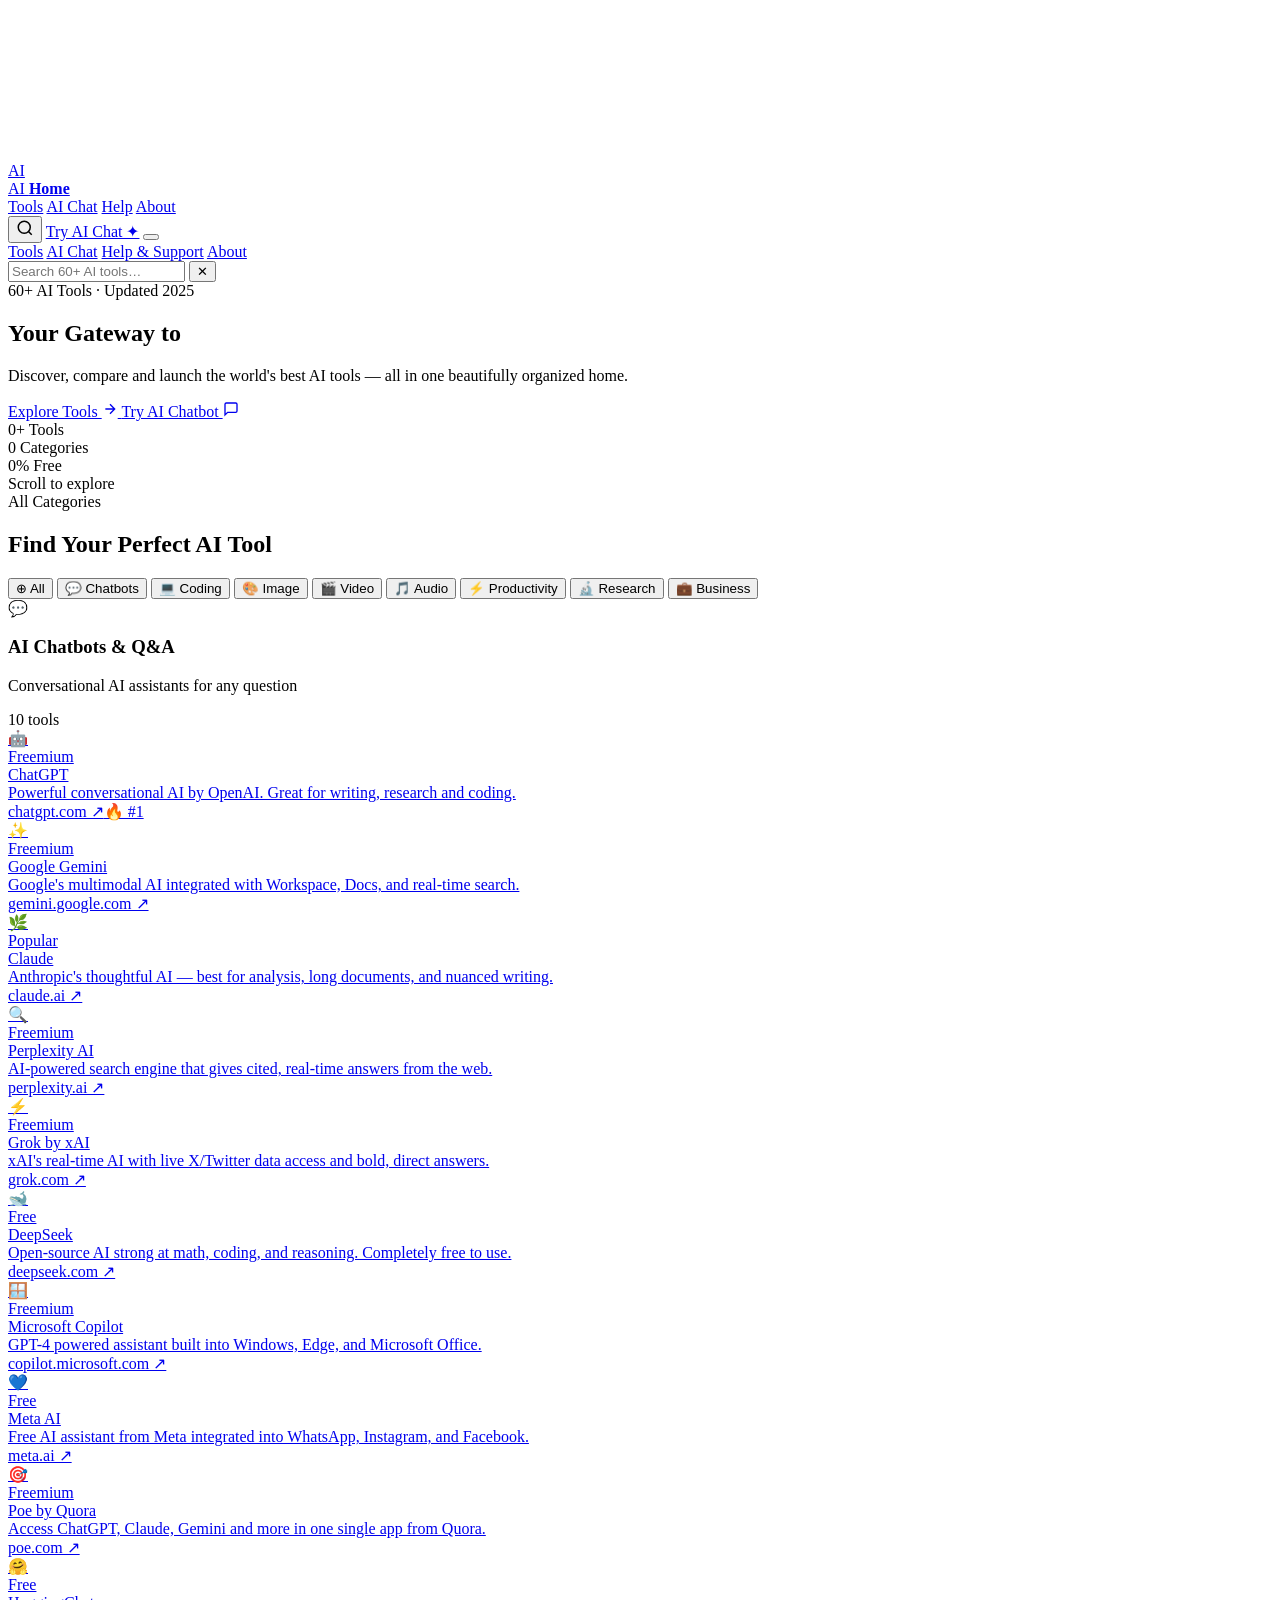
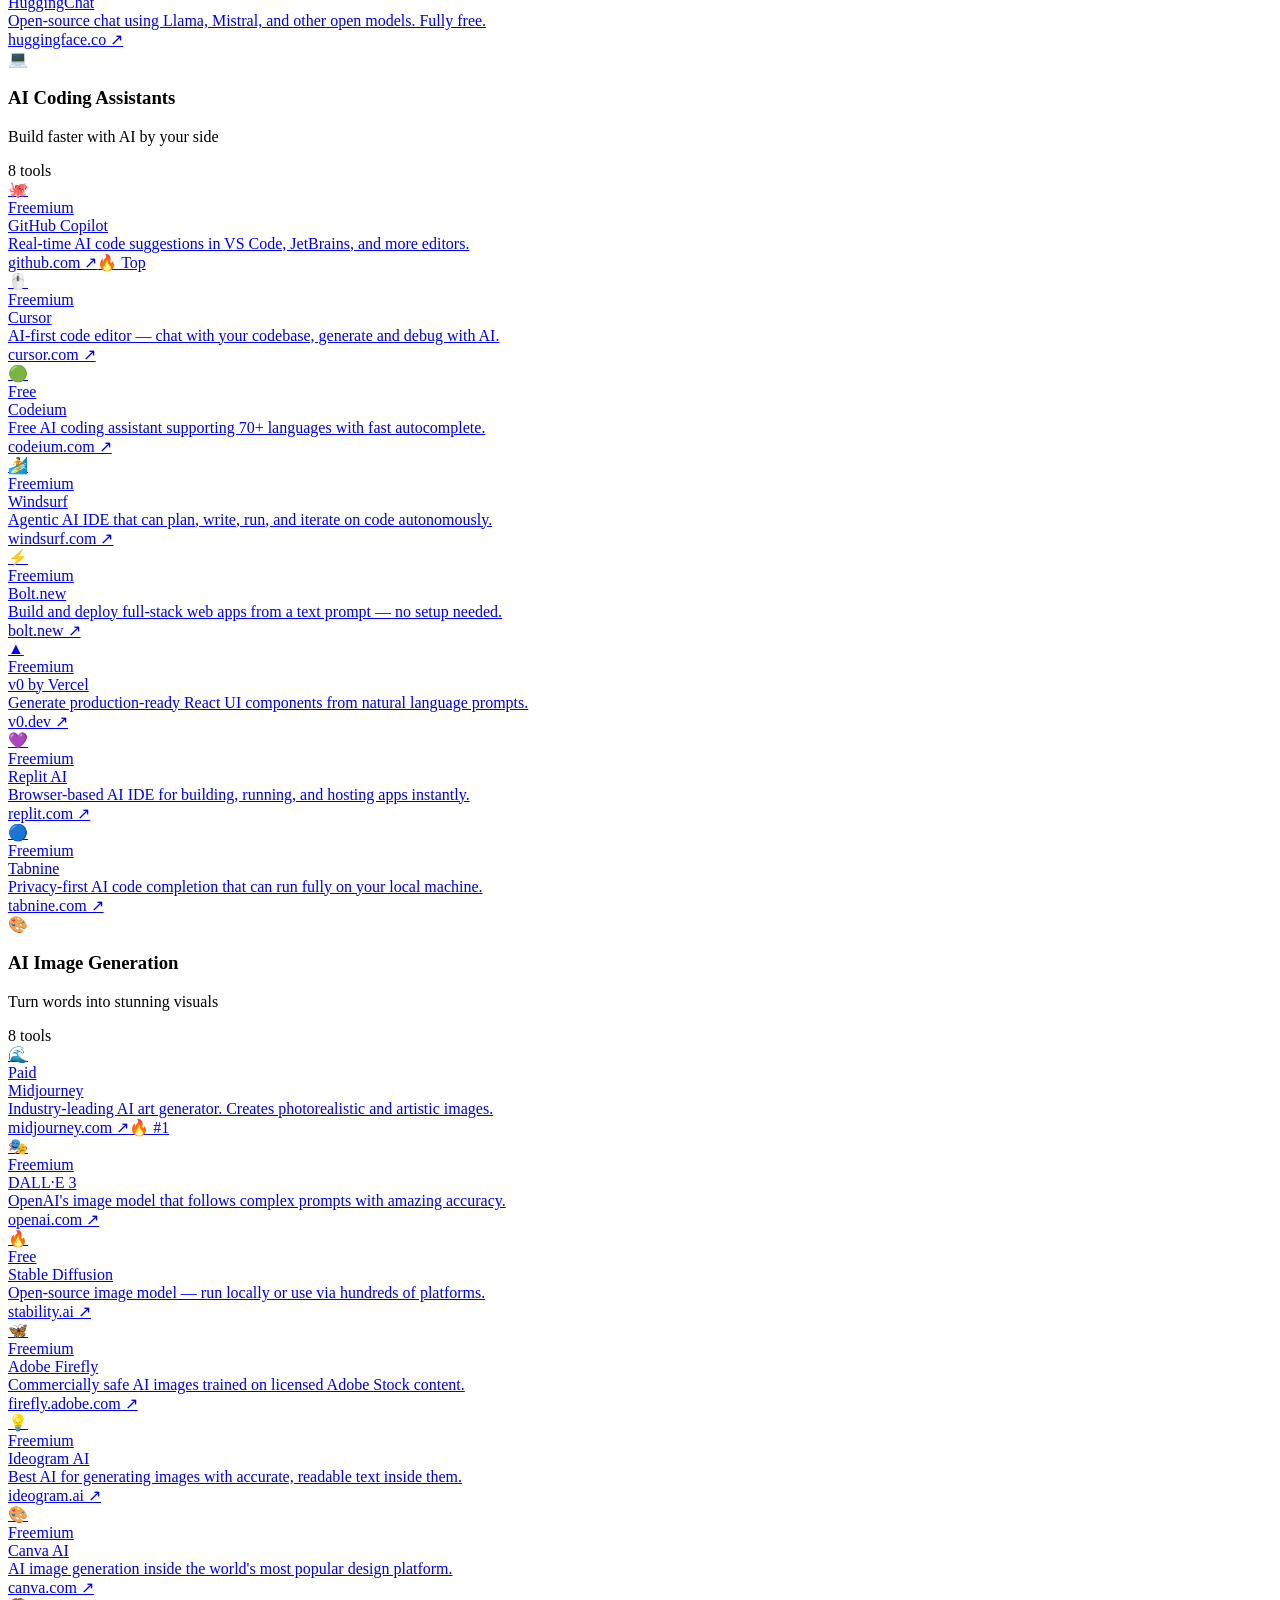
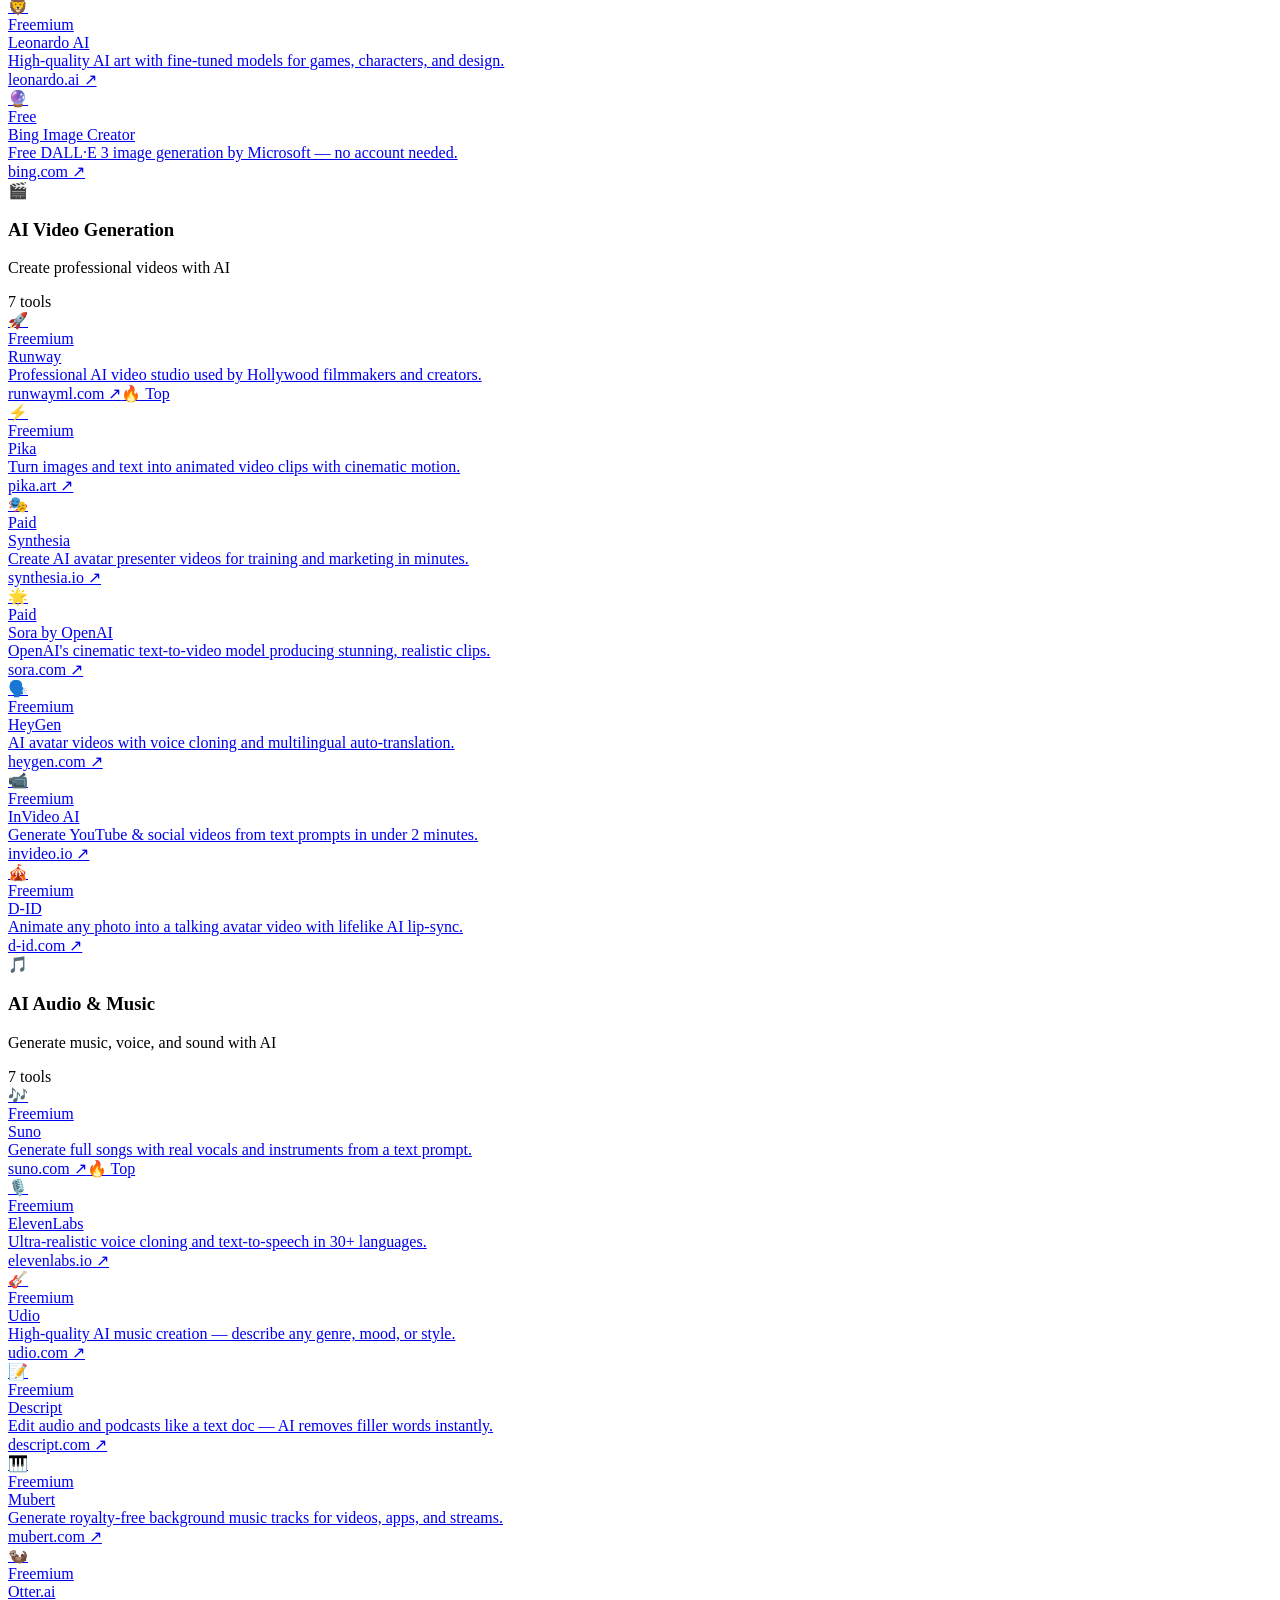
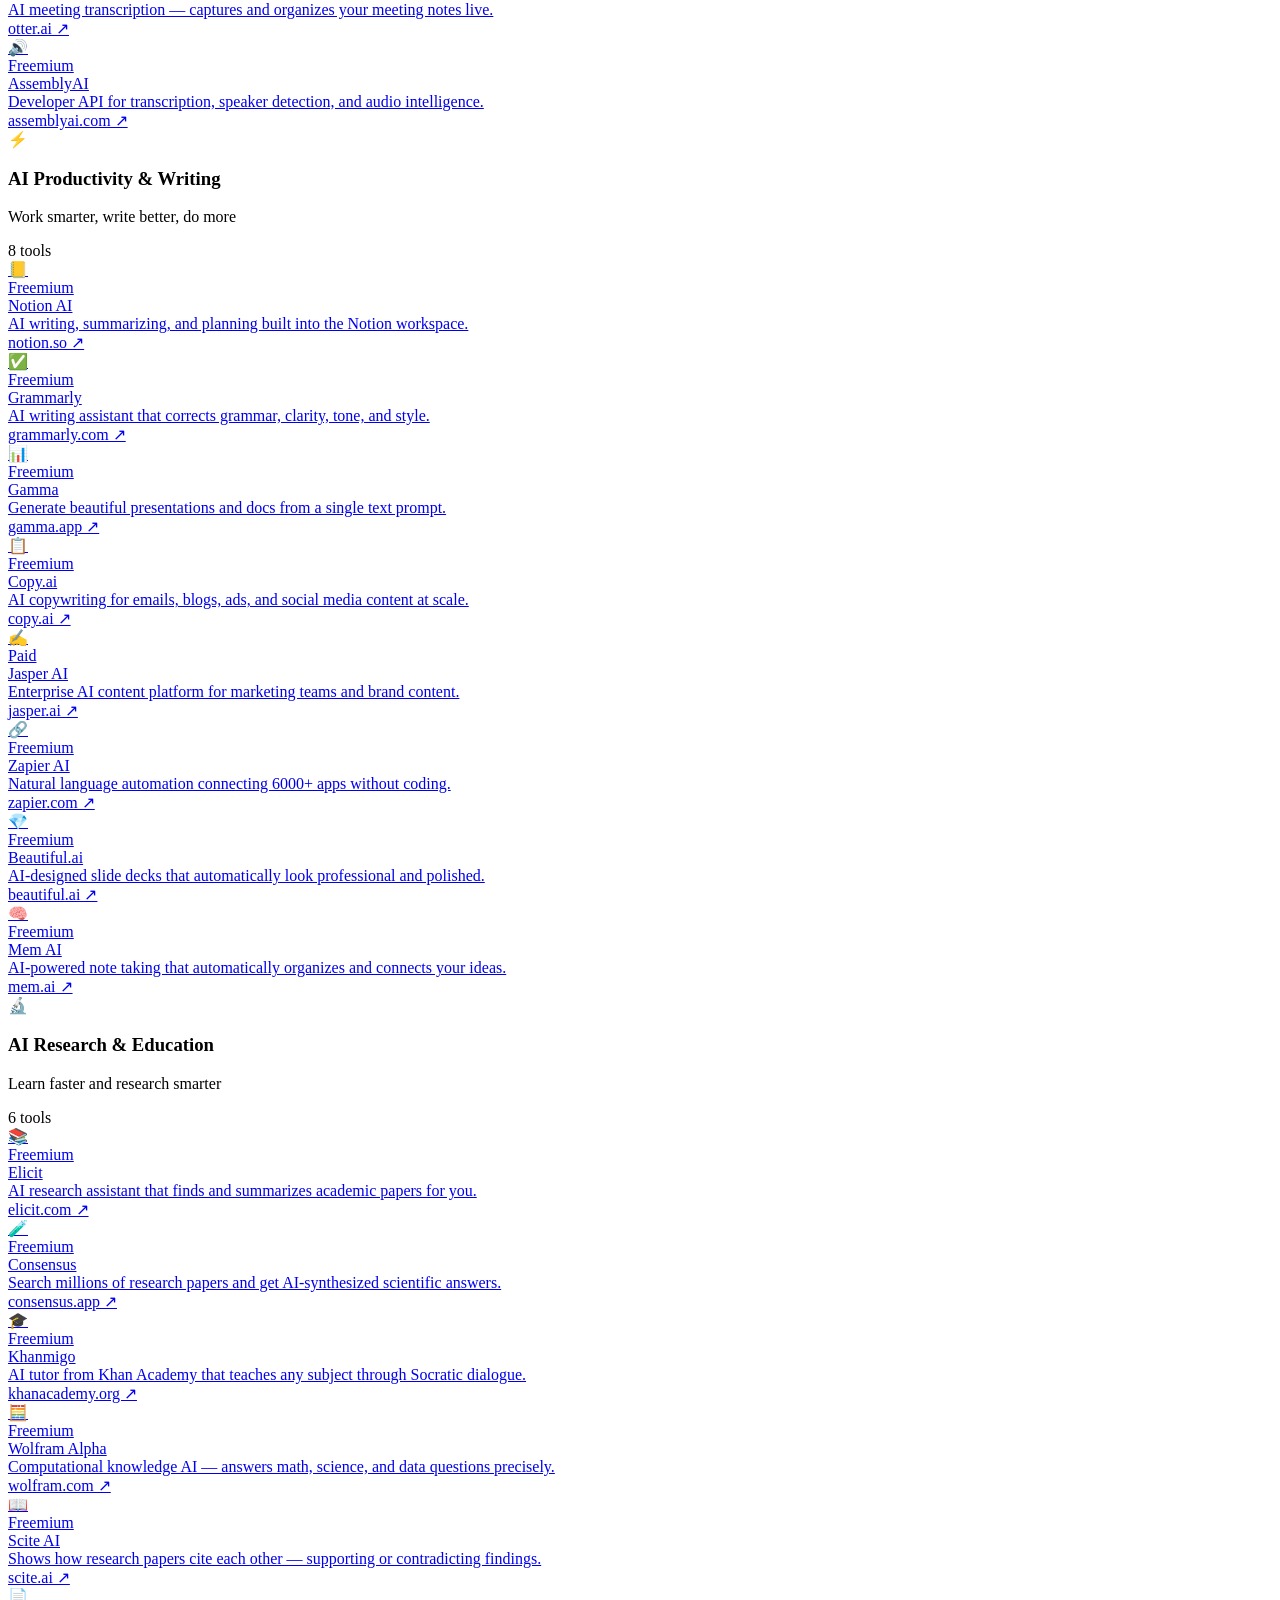
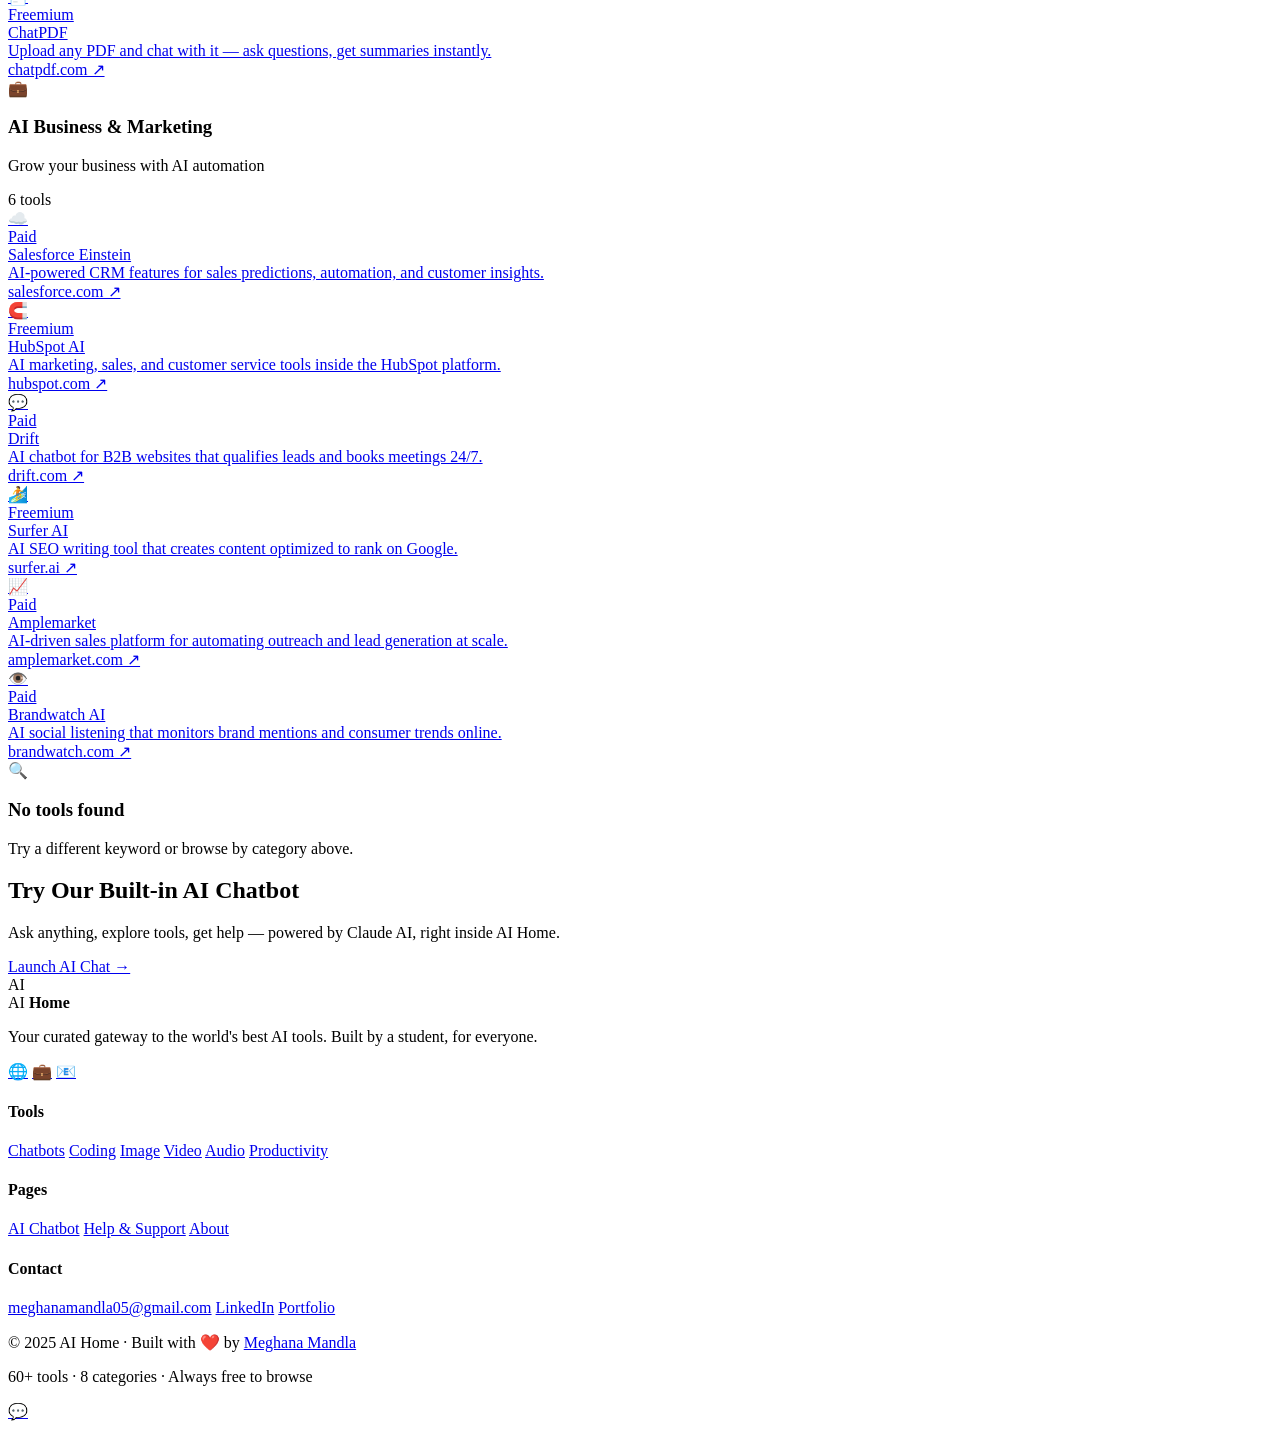
==== index.html @ 9c5971d7 "Add files via upload" ====
<!DOCTYPE html>
<html lang="en">
<head>
<meta charset="UTF-8">
<meta name="viewport" content="width=device-width, initial-scale=1.0">
<title>AI Home – All AI Tools in One Place</title>
<meta name="description" content="AI Home – The ultimate directory of AI tools. Chatbots, coding assistants, image generators, video, audio, productivity tools and more.">
<link rel="icon" href="data:image/svg+xml,<svg xmlns='http://www.w3.org/2000/svg' viewBox='0 0 100 100'><text y='.9em' font-size='90'>🏠</text></svg>">
<link href="https://fonts.googleapis.com/css2?family=Inter:wght@400;500;600;700&family=Plus+Jakarta+Sans:wght@400;500;600;700;800&display=swap" rel="stylesheet">
<link rel="stylesheet" href="css/style.css">
<link rel="stylesheet" href="css/animations.css">
</head>
<body>

<!-- PARTICLE CANVAS -->
<canvas id="particleCanvas"></canvas>

<!-- CURSOR GLOW -->
<div class="cursor-glow" id="cursorGlow"></div>

<!-- NAV -->
<nav id="navbar">
  <div class="nav-inner">
    <a href="index.html" class="nav-logo">
      <div class="logo-icon">
        <span class="logo-ai">AI</span>
        <span class="logo-dot"></span>
      </div>
      <span class="logo-text">AI <strong>Home</strong></span>
    </a>
    <div class="nav-center">
      <a href="#tools" class="nav-link">Tools</a>
      <a href="pages/chatbot.html" class="nav-link">AI Chat</a>
      <a href="pages/help.html" class="nav-link">Help</a>
      <a href="pages/about.html" class="nav-link">About</a>
    </div>
    <div class="nav-right">
      <button class="search-toggle" id="searchToggle" aria-label="Search">
        <svg width="18" height="18" viewBox="0 0 24 24" fill="none" stroke="currentColor" stroke-width="2"><circle cx="11" cy="11" r="8"/><path d="m21 21-4.35-4.35"/></svg>
      </button>
      <a href="pages/chatbot.html" class="btn-nav">Try AI Chat ✦</a>
      <button class="hamburger" id="hamburger">
        <span></span><span></span><span></span>
      </button>
    </div>
  </div>
  <!-- MOBILE MENU -->
  <div class="mobile-menu" id="mobileMenu">
    <a href="#tools">Tools</a>
    <a href="pages/chatbot.html">AI Chat</a>
    <a href="pages/help.html">Help & Support</a>
    <a href="pages/about.html">About</a>
  </div>
</nav>

<!-- SEARCH OVERLAY -->
<div class="search-overlay" id="searchOverlay">
  <div class="search-box">
    <input type="text" id="globalSearch" placeholder="Search 60+ AI tools…" autocomplete="off" />
    <button class="search-close" id="searchClose">✕</button>
  </div>
  <div id="searchResults" class="search-results"></div>
</div>

<!-- HERO -->
<section class="hero">
  <div class="hero-bg-grid"></div>
  <div class="hero-orb hero-orb-1"></div>
  <div class="hero-orb hero-orb-2"></div>
  <div class="hero-orb hero-orb-3"></div>
  <div class="hero-content">
    <div class="hero-badge animate-fade-up delay-1">
      <span class="badge-dot"></span>
      60+ AI Tools · Updated 2025
    </div>
    <h1 class="hero-title animate-fade-up delay-2">
      Your Gateway to<br>
      <span class="gradient-text" id="typedText"></span>
    </h1>
    <p class="hero-sub animate-fade-up delay-3">
      Discover, compare and launch the world's best AI tools — all in one beautifully organized home.
    </p>
    <div class="hero-actions animate-fade-up delay-4">
      <a href="#tools" class="btn-primary">
        Explore Tools
        <svg width="16" height="16" viewBox="0 0 24 24" fill="none" stroke="currentColor" stroke-width="2"><path d="M5 12h14M12 5l7 7-7 7"/></svg>
      </a>
      <a href="pages/chatbot.html" class="btn-ghost">
        Try AI Chatbot
        <svg width="16" height="16" viewBox="0 0 24 24" fill="none" stroke="currentColor" stroke-width="2"><path d="M21 15a2 2 0 0 1-2 2H7l-4 4V5a2 2 0 0 1 2-2h14a2 2 0 0 1 2 2z"/></svg>
      </a>
    </div>
    <!-- STATS -->
    <div class="hero-stats animate-fade-up delay-5">
      <div class="stat-pill"><span class="stat-num" data-target="60">0</span><span>+ Tools</span></div>
      <div class="stat-divider"></div>
      <div class="stat-pill"><span class="stat-num" data-target="6">0</span><span> Categories</span></div>
      <div class="stat-divider"></div>
      <div class="stat-pill"><span class="stat-num" data-target="100">0</span><span>% Free</span></div>
    </div>
  </div>
  <div class="hero-scroll-hint">
    <div class="scroll-mouse">
      <div class="scroll-wheel"></div>
    </div>
    <span>Scroll to explore</span>
  </div>
</section>

<!-- FILTER + TOOLS -->
<section class="tools-section" id="tools">
  <div class="container">
    <div class="section-label animate-on-scroll">All Categories</div>
    <h2 class="section-heading animate-on-scroll">Find Your <span class="gradient-text">Perfect AI Tool</span></h2>

    <!-- FILTER TABS -->
    <div class="filter-bar animate-on-scroll">
      <button class="filter-btn active" data-cat="all">⊕ All</button>
      <button class="filter-btn" data-cat="chatbot">💬 Chatbots</button>
      <button class="filter-btn" data-cat="coding">💻 Coding</button>
      <button class="filter-btn" data-cat="image">🎨 Image</button>
      <button class="filter-btn" data-cat="video">🎬 Video</button>
      <button class="filter-btn" data-cat="audio">🎵 Audio</button>
      <button class="filter-btn" data-cat="productivity">⚡ Productivity</button>
      <button class="filter-btn" data-cat="research">🔬 Research</button>
      <button class="filter-btn" data-cat="business">💼 Business</button>
    </div>

    <!-- TOOL SECTIONS -->
    <div id="allToolSections">

      <!-- CHATBOTS -->
      <div class="tool-section" data-section="chatbot">
        <div class="tool-section-header">
          <div class="section-icon-wrap" style="--c:#7c6ff7">💬</div>
          <div>
            <h3>AI Chatbots & Q&A</h3>
            <p>Conversational AI assistants for any question</p>
          </div>
          <span class="count-badge">10 tools</span>
        </div>
        <div class="tools-grid" id="grid-chatbot">
          <a class="tool-card" href="https://chatgpt.com" target="_blank" data-cat="chatbot" data-name="ChatGPT" data-desc="Powerful conversational AI by OpenAI. Great for writing, research and coding.">
            <div class="card-shine"></div>
            <div class="card-top"><div class="tool-icon">🤖</div><span class="badge freemium">Freemium</span></div>
            <div class="tool-name">ChatGPT</div>
            <div class="tool-desc">Powerful conversational AI by OpenAI. Great for writing, research and coding.</div>
            <div class="card-footer"><span class="visit-link">chatgpt.com ↗</span><span class="hot-tag">🔥 #1</span></div>
          </a>
          <a class="tool-card" href="https://gemini.google.com" target="_blank" data-cat="chatbot" data-name="Google Gemini" data-desc="Google's multimodal AI integrated with Workspace, Docs, and real-time search.">
            <div class="card-shine"></div>
            <div class="card-top"><div class="tool-icon">✨</div><span class="badge freemium">Freemium</span></div>
            <div class="tool-name">Google Gemini</div>
            <div class="tool-desc">Google's multimodal AI integrated with Workspace, Docs, and real-time search.</div>
            <div class="card-footer"><span class="visit-link">gemini.google.com ↗</span></div>
          </a>
          <a class="tool-card" href="https://claude.ai" target="_blank" data-cat="chatbot" data-name="Claude" data-desc="Anthropic's thoughtful AI — best for analysis, long documents, and nuanced writing.">
            <div class="card-shine"></div>
            <div class="card-top"><div class="tool-icon">🌿</div><span class="badge popular">Popular</span></div>
            <div class="tool-name">Claude</div>
            <div class="tool-desc">Anthropic's thoughtful AI — best for analysis, long documents, and nuanced writing.</div>
            <div class="card-footer"><span class="visit-link">claude.ai ↗</span></div>
          </a>
          <a class="tool-card" href="https://www.perplexity.ai" target="_blank" data-cat="chatbot" data-name="Perplexity AI" data-desc="AI-powered search engine that gives cited, real-time answers from the web.">
            <div class="card-shine"></div>
            <div class="card-top"><div class="tool-icon">🔍</div><span class="badge freemium">Freemium</span></div>
            <div class="tool-name">Perplexity AI</div>
            <div class="tool-desc">AI-powered search engine that gives cited, real-time answers from the web.</div>
            <div class="card-footer"><span class="visit-link">perplexity.ai ↗</span></div>
          </a>
          <a class="tool-card" href="https://grok.com" target="_blank" data-cat="chatbot" data-name="Grok" data-desc="xAI's real-time AI with live X/Twitter data access and bold, direct answers.">
            <div class="card-shine"></div>
            <div class="card-top"><div class="tool-icon">⚡</div><span class="badge freemium">Freemium</span></div>
            <div class="tool-name">Grok by xAI</div>
            <div class="tool-desc">xAI's real-time AI with live X/Twitter data access and bold, direct answers.</div>
            <div class="card-footer"><span class="visit-link">grok.com ↗</span></div>
          </a>
          <a class="tool-card" href="https://deepseek.com" target="_blank" data-cat="chatbot" data-name="DeepSeek" data-desc="Open-source AI strong at math, coding, and reasoning. Completely free to use.">
            <div class="card-shine"></div>
            <div class="card-top"><div class="tool-icon">🐋</div><span class="badge free">Free</span></div>
            <div class="tool-name">DeepSeek</div>
            <div class="tool-desc">Open-source AI strong at math, coding, and reasoning. Completely free to use.</div>
            <div class="card-footer"><span class="visit-link">deepseek.com ↗</span></div>
          </a>
          <a class="tool-card" href="https://copilot.microsoft.com" target="_blank" data-cat="chatbot" data-name="Microsoft Copilot" data-desc="GPT-4 powered assistant built into Windows, Edge, and Microsoft Office.">
            <div class="card-shine"></div>
            <div class="card-top"><div class="tool-icon">🪟</div><span class="badge freemium">Freemium</span></div>
            <div class="tool-name">Microsoft Copilot</div>
            <div class="tool-desc">GPT-4 powered assistant built into Windows, Edge, and Microsoft Office.</div>
            <div class="card-footer"><span class="visit-link">copilot.microsoft.com ↗</span></div>
          </a>
          <a class="tool-card" href="https://www.meta.ai" target="_blank" data-cat="chatbot" data-name="Meta AI" data-desc="Free AI assistant from Meta integrated into WhatsApp, Instagram, and Facebook.">
            <div class="card-shine"></div>
            <div class="card-top"><div class="tool-icon">💙</div><span class="badge free">Free</span></div>
            <div class="tool-name">Meta AI</div>
            <div class="tool-desc">Free AI assistant from Meta integrated into WhatsApp, Instagram, and Facebook.</div>
            <div class="card-footer"><span class="visit-link">meta.ai ↗</span></div>
          </a>
          <a class="tool-card" href="https://poe.com" target="_blank" data-cat="chatbot" data-name="Poe by Quora" data-desc="Access ChatGPT, Claude, Gemini and more in one single app from Quora.">
            <div class="card-shine"></div>
            <div class="card-top"><div class="tool-icon">🎯</div><span class="badge freemium">Freemium</span></div>
            <div class="tool-name">Poe by Quora</div>
            <div class="tool-desc">Access ChatGPT, Claude, Gemini and more in one single app from Quora.</div>
            <div class="card-footer"><span class="visit-link">poe.com ↗</span></div>
          </a>
          <a class="tool-card" href="https://huggingface.co/chat" target="_blank" data-cat="chatbot" data-name="HuggingChat" data-desc="Open-source chat using Llama, Mistral, and other open models. Fully free.">
            <div class="card-shine"></div>
            <div class="card-top"><div class="tool-icon">🤗</div><span class="badge free">Free</span></div>
            <div class="tool-name">HuggingChat</div>
            <div class="tool-desc">Open-source chat using Llama, Mistral, and other open models. Fully free.</div>
            <div class="card-footer"><span class="visit-link">huggingface.co ↗</span></div>
          </a>
        </div>
      </div>

      <!-- CODING -->
      <div class="tool-section" data-section="coding">
        <div class="tool-section-header">
          <div class="section-icon-wrap" style="--c:#60a5fa">💻</div>
          <div><h3>AI Coding Assistants</h3><p>Build faster with AI by your side</p></div>
          <span class="count-badge">8 tools</span>
        </div>
        <div class="tools-grid" id="grid-coding">
          <a class="tool-card" href="https://github.com/features/copilot" target="_blank" data-cat="coding" data-name="GitHub Copilot" data-desc="Real-time AI code suggestions in VS Code, JetBrains, and more editors.">
            <div class="card-shine"></div>
            <div class="card-top"><div class="tool-icon">🐙</div><span class="badge freemium">Freemium</span></div>
            <div class="tool-name">GitHub Copilot</div>
            <div class="tool-desc">Real-time AI code suggestions in VS Code, JetBrains, and more editors.</div>
            <div class="card-footer"><span class="visit-link">github.com ↗</span><span class="hot-tag">🔥 Top</span></div>
          </a>
          <a class="tool-card" href="https://cursor.com" target="_blank" data-cat="coding" data-name="Cursor" data-desc="AI-first code editor — chat with your codebase, generate and debug with AI.">
            <div class="card-shine"></div>
            <div class="card-top"><div class="tool-icon">🖱️</div><span class="badge freemium">Freemium</span></div>
            <div class="tool-name">Cursor</div>
            <div class="tool-desc">AI-first code editor — chat with your codebase, generate and debug with AI.</div>
            <div class="card-footer"><span class="visit-link">cursor.com ↗</span></div>
          </a>
          <a class="tool-card" href="https://codeium.com" target="_blank" data-cat="coding" data-name="Codeium" data-desc="Free AI coding assistant supporting 70+ languages with fast autocomplete.">
            <div class="card-shine"></div>
            <div class="card-top"><div class="tool-icon">🟢</div><span class="badge free">Free</span></div>
            <div class="tool-name">Codeium</div>
            <div class="tool-desc">Free AI coding assistant supporting 70+ languages with fast autocomplete.</div>
            <div class="card-footer"><span class="visit-link">codeium.com ↗</span></div>
          </a>
          <a class="tool-card" href="https://windsurf.com" target="_blank" data-cat="coding" data-name="Windsurf" data-desc="Agentic AI IDE that can plan, write, run, and iterate on code autonomously.">
            <div class="card-shine"></div>
            <div class="card-top"><div class="tool-icon">🏄</div><span class="badge freemium">Freemium</span></div>
            <div class="tool-name">Windsurf</div>
            <div class="tool-desc">Agentic AI IDE that can plan, write, run, and iterate on code autonomously.</div>
            <div class="card-footer"><span class="visit-link">windsurf.com ↗</span></div>
          </a>
          <a class="tool-card" href="https://bolt.new" target="_blank" data-cat="coding" data-name="Bolt.new" data-desc="Build and deploy full-stack web apps from a text prompt — no setup needed.">
            <div class="card-shine"></div>
            <div class="card-top"><div class="tool-icon">⚡</div><span class="badge freemium">Freemium</span></div>
            <div class="tool-name">Bolt.new</div>
            <div class="tool-desc">Build and deploy full-stack web apps from a text prompt — no setup needed.</div>
            <div class="card-footer"><span class="visit-link">bolt.new ↗</span></div>
          </a>
          <a class="tool-card" href="https://v0.dev" target="_blank" data-cat="coding" data-name="v0 by Vercel" data-desc="Generate production-ready React UI components from natural language prompts.">
            <div class="card-shine"></div>
            <div class="card-top"><div class="tool-icon">▲</div><span class="badge freemium">Freemium</span></div>
            <div class="tool-name">v0 by Vercel</div>
            <div class="tool-desc">Generate production-ready React UI components from natural language prompts.</div>
            <div class="card-footer"><span class="visit-link">v0.dev ↗</span></div>
          </a>
          <a class="tool-card" href="https://replit.com" target="_blank" data-cat="coding" data-name="Replit AI" data-desc="Browser-based AI IDE for building, running, and hosting apps instantly.">
            <div class="card-shine"></div>
            <div class="card-top"><div class="tool-icon">💜</div><span class="badge freemium">Freemium</span></div>
            <div class="tool-name">Replit AI</div>
            <div class="tool-desc">Browser-based AI IDE for building, running, and hosting apps instantly.</div>
            <div class="card-footer"><span class="visit-link">replit.com ↗</span></div>
          </a>
          <a class="tool-card" href="https://tabnine.com" target="_blank" data-cat="coding" data-name="Tabnine" data-desc="Privacy-first AI code completion that can run fully on your local machine.">
            <div class="card-shine"></div>
            <div class="card-top"><div class="tool-icon">🔵</div><span class="badge freemium">Freemium</span></div>
            <div class="tool-name">Tabnine</div>
            <div class="tool-desc">Privacy-first AI code completion that can run fully on your local machine.</div>
            <div class="card-footer"><span class="visit-link">tabnine.com ↗</span></div>
          </a>
        </div>
      </div>

      <!-- IMAGE -->
      <div class="tool-section" data-section="image">
        <div class="tool-section-header">
          <div class="section-icon-wrap" style="--c:#fbbf24">🎨</div>
          <div><h3>AI Image Generation</h3><p>Turn words into stunning visuals</p></div>
          <span class="count-badge">8 tools</span>
        </div>
        <div class="tools-grid">
          <a class="tool-card" href="https://www.midjourney.com" target="_blank" data-cat="image" data-name="Midjourney" data-desc="Industry-leading AI art generator. Creates photorealistic and artistic images.">
            <div class="card-shine"></div>
            <div class="card-top"><div class="tool-icon">🌊</div><span class="badge paid">Paid</span></div>
            <div class="tool-name">Midjourney</div>
            <div class="tool-desc">Industry-leading AI art generator. Creates photorealistic and artistic images.</div>
            <div class="card-footer"><span class="visit-link">midjourney.com ↗</span><span class="hot-tag">🔥 #1</span></div>
          </a>
          <a class="tool-card" href="https://openai.com/dall-e-3" target="_blank" data-cat="image" data-name="DALL·E 3" data-desc="OpenAI's image model that follows complex prompts with amazing accuracy.">
            <div class="card-shine"></div>
            <div class="card-top"><div class="tool-icon">🎭</div><span class="badge freemium">Freemium</span></div>
            <div class="tool-name">DALL·E 3</div>
            <div class="tool-desc">OpenAI's image model that follows complex prompts with amazing accuracy.</div>
            <div class="card-footer"><span class="visit-link">openai.com ↗</span></div>
          </a>
          <a class="tool-card" href="https://stability.ai" target="_blank" data-cat="image" data-name="Stable Diffusion" data-desc="Open-source image model — run locally or use via hundreds of platforms.">
            <div class="card-shine"></div>
            <div class="card-top"><div class="tool-icon">🔥</div><span class="badge free">Free</span></div>
            <div class="tool-name">Stable Diffusion</div>
            <div class="tool-desc">Open-source image model — run locally or use via hundreds of platforms.</div>
            <div class="card-footer"><span class="visit-link">stability.ai ↗</span></div>
          </a>
          <a class="tool-card" href="https://firefly.adobe.com" target="_blank" data-cat="image" data-name="Adobe Firefly" data-desc="Commercially safe AI images trained on licensed Adobe Stock content.">
            <div class="card-shine"></div>
            <div class="card-top"><div class="tool-icon">🦋</div><span class="badge freemium">Freemium</span></div>
            <div class="tool-name">Adobe Firefly</div>
            <div class="tool-desc">Commercially safe AI images trained on licensed Adobe Stock content.</div>
            <div class="card-footer"><span class="visit-link">firefly.adobe.com ↗</span></div>
          </a>
          <a class="tool-card" href="https://ideogram.ai" target="_blank" data-cat="image" data-name="Ideogram AI" data-desc="Best AI for generating images with accurate, readable text inside them.">
            <div class="card-shine"></div>
            <div class="card-top"><div class="tool-icon">💡</div><span class="badge freemium">Freemium</span></div>
            <div class="tool-name">Ideogram AI</div>
            <div class="tool-desc">Best AI for generating images with accurate, readable text inside them.</div>
            <div class="card-footer"><span class="visit-link">ideogram.ai ↗</span></div>
          </a>
          <a class="tool-card" href="https://www.canva.com/ai-image-generator/" target="_blank" data-cat="image" data-name="Canva AI" data-desc="AI image generation inside the world's most popular design platform.">
            <div class="card-shine"></div>
            <div class="card-top"><div class="tool-icon">🎨</div><span class="badge freemium">Freemium</span></div>
            <div class="tool-name">Canva AI</div>
            <div class="tool-desc">AI image generation inside the world's most popular design platform.</div>
            <div class="card-footer"><span class="visit-link">canva.com ↗</span></div>
          </a>
          <a class="tool-card" href="https://leonardo.ai" target="_blank" data-cat="image" data-name="Leonardo AI" data-desc="High-quality AI art with fine-tuned models for games, characters, and design.">
            <div class="card-shine"></div>
            <div class="card-top"><div class="tool-icon">🦁</div><span class="badge freemium">Freemium</span></div>
            <div class="tool-name">Leonardo AI</div>
            <div class="tool-desc">High-quality AI art with fine-tuned models for games, characters, and design.</div>
            <div class="card-footer"><span class="visit-link">leonardo.ai ↗</span></div>
          </a>
          <a class="tool-card" href="https://www.bing.com/images/create" target="_blank" data-cat="image" data-name="Bing Image Creator" data-desc="Free DALL·E 3 image generation by Microsoft — no account needed.">
            <div class="card-shine"></div>
            <div class="card-top"><div class="tool-icon">🔮</div><span class="badge free">Free</span></div>
            <div class="tool-name">Bing Image Creator</div>
            <div class="tool-desc">Free DALL·E 3 image generation by Microsoft — no account needed.</div>
            <div class="card-footer"><span class="visit-link">bing.com ↗</span></div>
          </a>
        </div>
      </div>

      <!-- VIDEO -->
      <div class="tool-section" data-section="video">
        <div class="tool-section-header">
          <div class="section-icon-wrap" style="--c:#f87171">🎬</div>
          <div><h3>AI Video Generation</h3><p>Create professional videos with AI</p></div>
          <span class="count-badge">7 tools</span>
        </div>
        <div class="tools-grid">
          <a class="tool-card" href="https://runwayml.com" target="_blank" data-cat="video" data-name="Runway" data-desc="Professional AI video studio used by Hollywood filmmakers and creators.">
            <div class="card-shine"></div>
            <div class="card-top"><div class="tool-icon">🚀</div><span class="badge freemium">Freemium</span></div>
            <div class="tool-name">Runway</div>
            <div class="tool-desc">Professional AI video studio used by Hollywood filmmakers and creators.</div>
            <div class="card-footer"><span class="visit-link">runwayml.com ↗</span><span class="hot-tag">🔥 Top</span></div>
          </a>
          <a class="tool-card" href="https://pika.art" target="_blank" data-cat="video" data-name="Pika" data-desc="Turn images and text into animated video clips with cinematic motion.">
            <div class="card-shine"></div>
            <div class="card-top"><div class="tool-icon">⚡</div><span class="badge freemium">Freemium</span></div>
            <div class="tool-name">Pika</div>
            <div class="tool-desc">Turn images and text into animated video clips with cinematic motion.</div>
            <div class="card-footer"><span class="visit-link">pika.art ↗</span></div>
          </a>
          <a class="tool-card" href="https://www.synthesia.io" target="_blank" data-cat="video" data-name="Synthesia" data-desc="Create AI avatar presenter videos for training and marketing in minutes.">
            <div class="card-shine"></div>
            <div class="card-top"><div class="tool-icon">🎭</div><span class="badge paid">Paid</span></div>
            <div class="tool-name">Synthesia</div>
            <div class="tool-desc">Create AI avatar presenter videos for training and marketing in minutes.</div>
            <div class="card-footer"><span class="visit-link">synthesia.io ↗</span></div>
          </a>
          <a class="tool-card" href="https://sora.com" target="_blank" data-cat="video" data-name="Sora" data-desc="OpenAI's cinematic text-to-video model producing stunning, realistic clips.">
            <div class="card-shine"></div>
            <div class="card-top"><div class="tool-icon">🌟</div><span class="badge paid">Paid</span></div>
            <div class="tool-name">Sora by OpenAI</div>
            <div class="tool-desc">OpenAI's cinematic text-to-video model producing stunning, realistic clips.</div>
            <div class="card-footer"><span class="visit-link">sora.com ↗</span></div>
          </a>
          <a class="tool-card" href="https://www.heygen.com" target="_blank" data-cat="video" data-name="HeyGen" data-desc="AI avatar videos with voice cloning and multilingual auto-translation.">
            <div class="card-shine"></div>
            <div class="card-top"><div class="tool-icon">🗣️</div><span class="badge freemium">Freemium</span></div>
            <div class="tool-name">HeyGen</div>
            <div class="tool-desc">AI avatar videos with voice cloning and multilingual auto-translation.</div>
            <div class="card-footer"><span class="visit-link">heygen.com ↗</span></div>
          </a>
          <a class="tool-card" href="https://invideo.io" target="_blank" data-cat="video" data-name="InVideo AI" data-desc="Generate YouTube & social videos from text prompts in under 2 minutes.">
            <div class="card-shine"></div>
            <div class="card-top"><div class="tool-icon">📹</div><span class="badge freemium">Freemium</span></div>
            <div class="tool-name">InVideo AI</div>
            <div class="tool-desc">Generate YouTube & social videos from text prompts in under 2 minutes.</div>
            <div class="card-footer"><span class="visit-link">invideo.io ↗</span></div>
          </a>
          <a class="tool-card" href="https://www.d-id.com" target="_blank" data-cat="video" data-name="D-ID" data-desc="Animate any photo into a talking avatar video with lifelike AI lip-sync.">
            <div class="card-shine"></div>
            <div class="card-top"><div class="tool-icon">🎪</div><span class="badge freemium">Freemium</span></div>
            <div class="tool-name">D-ID</div>
            <div class="tool-desc">Animate any photo into a talking avatar video with lifelike AI lip-sync.</div>
            <div class="card-footer"><span class="visit-link">d-id.com ↗</span></div>
          </a>
        </div>
      </div>

      <!-- AUDIO -->
      <div class="tool-section" data-section="audio">
        <div class="tool-section-header">
          <div class="section-icon-wrap" style="--c:#34d399">🎵</div>
          <div><h3>AI Audio & Music</h3><p>Generate music, voice, and sound with AI</p></div>
          <span class="count-badge">7 tools</span>
        </div>
        <div class="tools-grid">
          <a class="tool-card" href="https://suno.com" target="_blank" data-cat="audio" data-name="Suno" data-desc="Generate full songs with real vocals and instruments from a text prompt.">
            <div class="card-shine"></div>
            <div class="card-top"><div class="tool-icon">🎶</div><span class="badge freemium">Freemium</span></div>
            <div class="tool-name">Suno</div>
            <div class="tool-desc">Generate full songs with real vocals and instruments from a text prompt.</div>
            <div class="card-footer"><span class="visit-link">suno.com ↗</span><span class="hot-tag">🔥 Top</span></div>
          </a>
          <a class="tool-card" href="https://elevenlabs.io" target="_blank" data-cat="audio" data-name="ElevenLabs" data-desc="Ultra-realistic voice cloning and text-to-speech in 30+ languages.">
            <div class="card-shine"></div>
            <div class="card-top"><div class="tool-icon">🎙️</div><span class="badge freemium">Freemium</span></div>
            <div class="tool-name">ElevenLabs</div>
            <div class="tool-desc">Ultra-realistic voice cloning and text-to-speech in 30+ languages.</div>
            <div class="card-footer"><span class="visit-link">elevenlabs.io ↗</span></div>
          </a>
          <a class="tool-card" href="https://udio.com" target="_blank" data-cat="audio" data-name="Udio" data-desc="High-quality AI music creation — describe any genre, mood, or style.">
            <div class="card-shine"></div>
            <div class="card-top"><div class="tool-icon">🎸</div><span class="badge freemium">Freemium</span></div>
            <div class="tool-name">Udio</div>
            <div class="tool-desc">High-quality AI music creation — describe any genre, mood, or style.</div>
            <div class="card-footer"><span class="visit-link">udio.com ↗</span></div>
          </a>
          <a class="tool-card" href="https://www.descript.com" target="_blank" data-cat="audio" data-name="Descript" data-desc="Edit audio and podcasts like a text doc — AI removes filler words instantly.">
            <div class="card-shine"></div>
            <div class="card-top"><div class="tool-icon">📝</div><span class="badge freemium">Freemium</span></div>
            <div class="tool-name">Descript</div>
            <div class="tool-desc">Edit audio and podcasts like a text doc — AI removes filler words instantly.</div>
            <div class="card-footer"><span class="visit-link">descript.com ↗</span></div>
          </a>
          <a class="tool-card" href="https://mubert.com" target="_blank" data-cat="audio" data-name="Mubert" data-desc="Generate royalty-free background music tracks for videos, apps, and streams.">
            <div class="card-shine"></div>
            <div class="card-top"><div class="tool-icon">🎹</div><span class="badge freemium">Freemium</span></div>
            <div class="tool-name">Mubert</div>
            <div class="tool-desc">Generate royalty-free background music tracks for videos, apps, and streams.</div>
            <div class="card-footer"><span class="visit-link">mubert.com ↗</span></div>
          </a>
          <a class="tool-card" href="https://www.otter.ai" target="_blank" data-cat="audio" data-name="Otter.ai" data-desc="AI meeting transcription — captures and organizes your meeting notes live.">
            <div class="card-shine"></div>
            <div class="card-top"><div class="tool-icon">🦦</div><span class="badge freemium">Freemium</span></div>
            <div class="tool-name">Otter.ai</div>
            <div class="tool-desc">AI meeting transcription — captures and organizes your meeting notes live.</div>
            <div class="card-footer"><span class="visit-link">otter.ai ↗</span></div>
          </a>
          <a class="tool-card" href="https://www.assemblyai.com" target="_blank" data-cat="audio" data-name="AssemblyAI" data-desc="Developer API for transcription, speaker detection, and audio intelligence.">
            <div class="card-shine"></div>
            <div class="card-top"><div class="tool-icon">🔊</div><span class="badge freemium">Freemium</span></div>
            <div class="tool-name">AssemblyAI</div>
            <div class="tool-desc">Developer API for transcription, speaker detection, and audio intelligence.</div>
            <div class="card-footer"><span class="visit-link">assemblyai.com ↗</span></div>
          </a>
        </div>
      </div>

      <!-- PRODUCTIVITY -->
      <div class="tool-section" data-section="productivity">
        <div class="tool-section-header">
          <div class="section-icon-wrap" style="--c:#a78bfa">⚡</div>
          <div><h3>AI Productivity & Writing</h3><p>Work smarter, write better, do more</p></div>
          <span class="count-badge">8 tools</span>
        </div>
        <div class="tools-grid">
          <a class="tool-card" href="https://www.notion.so/product/ai" target="_blank" data-cat="productivity" data-name="Notion AI" data-desc="AI writing, summarizing, and planning built into the Notion workspace.">
            <div class="card-shine"></div>
            <div class="card-top"><div class="tool-icon">📒</div><span class="badge freemium">Freemium</span></div>
            <div class="tool-name">Notion AI</div>
            <div class="tool-desc">AI writing, summarizing, and planning built into the Notion workspace.</div>
            <div class="card-footer"><span class="visit-link">notion.so ↗</span></div>
          </a>
          <a class="tool-card" href="https://www.grammarly.com" target="_blank" data-cat="productivity" data-name="Grammarly" data-desc="AI writing assistant that corrects grammar, clarity, tone, and style.">
            <div class="card-shine"></div>
            <div class="card-top"><div class="tool-icon">✅</div><span class="badge freemium">Freemium</span></div>
            <div class="tool-name">Grammarly</div>
            <div class="tool-desc">AI writing assistant that corrects grammar, clarity, tone, and style.</div>
            <div class="card-footer"><span class="visit-link">grammarly.com ↗</span></div>
          </a>
          <a class="tool-card" href="https://gamma.app" target="_blank" data-cat="productivity" data-name="Gamma" data-desc="Generate beautiful presentations and docs from a single text prompt.">
            <div class="card-shine"></div>
            <div class="card-top"><div class="tool-icon">📊</div><span class="badge freemium">Freemium</span></div>
            <div class="tool-name">Gamma</div>
            <div class="tool-desc">Generate beautiful presentations and docs from a single text prompt.</div>
            <div class="card-footer"><span class="visit-link">gamma.app ↗</span></div>
          </a>
          <a class="tool-card" href="https://www.copy.ai" target="_blank" data-cat="productivity" data-name="Copy.ai" data-desc="AI copywriting for emails, blogs, ads, and social media content at scale.">
            <div class="card-shine"></div>
            <div class="card-top"><div class="tool-icon">📋</div><span class="badge freemium">Freemium</span></div>
            <div class="tool-name">Copy.ai</div>
            <div class="tool-desc">AI copywriting for emails, blogs, ads, and social media content at scale.</div>
            <div class="card-footer"><span class="visit-link">copy.ai ↗</span></div>
          </a>
          <a class="tool-card" href="https://www.jasper.ai" target="_blank" data-cat="productivity" data-name="Jasper AI" data-desc="Enterprise AI content platform for marketing teams and brand content.">
            <div class="card-shine"></div>
            <div class="card-top"><div class="tool-icon">✍️</div><span class="badge paid">Paid</span></div>
            <div class="tool-name">Jasper AI</div>
            <div class="tool-desc">Enterprise AI content platform for marketing teams and brand content.</div>
            <div class="card-footer"><span class="visit-link">jasper.ai ↗</span></div>
          </a>
          <a class="tool-card" href="https://zapier.com/ai" target="_blank" data-cat="productivity" data-name="Zapier AI" data-desc="Natural language automation connecting 6000+ apps without coding.">
            <div class="card-shine"></div>
            <div class="card-top"><div class="tool-icon">🔗</div><span class="badge freemium">Freemium</span></div>
            <div class="tool-name">Zapier AI</div>
            <div class="tool-desc">Natural language automation connecting 6000+ apps without coding.</div>
            <div class="card-footer"><span class="visit-link">zapier.com ↗</span></div>
          </a>
          <a class="tool-card" href="https://www.beautiful.ai" target="_blank" data-cat="productivity" data-name="Beautiful.ai" data-desc="AI-designed slide decks that automatically look professional and polished.">
            <div class="card-shine"></div>
            <div class="card-top"><div class="tool-icon">💎</div><span class="badge freemium">Freemium</span></div>
            <div class="tool-name">Beautiful.ai</div>
            <div class="tool-desc">AI-designed slide decks that automatically look professional and polished.</div>
            <div class="card-footer"><span class="visit-link">beautiful.ai ↗</span></div>
          </a>
          <a class="tool-card" href="https://www.mem.ai" target="_blank" data-cat="productivity" data-name="Mem AI" data-desc="AI-powered note taking that automatically organizes and connects your ideas.">
            <div class="card-shine"></div>
            <div class="card-top"><div class="tool-icon">🧠</div><span class="badge freemium">Freemium</span></div>
            <div class="tool-name">Mem AI</div>
            <div class="tool-desc">AI-powered note taking that automatically organizes and connects your ideas.</div>
            <div class="card-footer"><span class="visit-link">mem.ai ↗</span></div>
          </a>
        </div>
      </div>

      <!-- RESEARCH -->
      <div class="tool-section" data-section="research">
        <div class="tool-section-header">
          <div class="section-icon-wrap" style="--c:#38bdf8">🔬</div>
          <div><h3>AI Research & Education</h3><p>Learn faster and research smarter</p></div>
          <span class="count-badge">6 tools</span>
        </div>
        <div class="tools-grid">
          <a class="tool-card" href="https://elicit.com" target="_blank" data-cat="research" data-name="Elicit" data-desc="AI research assistant that finds and summarizes academic papers for you.">
            <div class="card-shine"></div>
            <div class="card-top"><div class="tool-icon">📚</div><span class="badge freemium">Freemium</span></div>
            <div class="tool-name">Elicit</div>
            <div class="tool-desc">AI research assistant that finds and summarizes academic papers for you.</div>
            <div class="card-footer"><span class="visit-link">elicit.com ↗</span></div>
          </a>
          <a class="tool-card" href="https://consensus.app" target="_blank" data-cat="research" data-name="Consensus" data-desc="Search millions of research papers and get AI-synthesized scientific answers.">
            <div class="card-shine"></div>
            <div class="card-top"><div class="tool-icon">🧪</div><span class="badge freemium">Freemium</span></div>
            <div class="tool-name">Consensus</div>
            <div class="tool-desc">Search millions of research papers and get AI-synthesized scientific answers.</div>
            <div class="card-footer"><span class="visit-link">consensus.app ↗</span></div>
          </a>
          <a class="tool-card" href="https://www.khanacademy.org/khan-labs" target="_blank" data-cat="research" data-name="Khanmigo" data-desc="AI tutor from Khan Academy that teaches any subject through Socratic dialogue.">
            <div class="card-shine"></div>
            <div class="card-top"><div class="tool-icon">🎓</div><span class="badge freemium">Freemium</span></div>
            <div class="tool-name">Khanmigo</div>
            <div class="tool-desc">AI tutor from Khan Academy that teaches any subject through Socratic dialogue.</div>
            <div class="card-footer"><span class="visit-link">khanacademy.org ↗</span></div>
          </a>
          <a class="tool-card" href="https://www.wolfram.com/wolfram-one/" target="_blank" data-cat="research" data-name="Wolfram Alpha" data-desc="Computational knowledge AI — answers math, science, and data questions precisely.">
            <div class="card-shine"></div>
            <div class="card-top"><div class="tool-icon">🧮</div><span class="badge freemium">Freemium</span></div>
            <div class="tool-name">Wolfram Alpha</div>
            <div class="tool-desc">Computational knowledge AI — answers math, science, and data questions precisely.</div>
            <div class="card-footer"><span class="visit-link">wolfram.com ↗</span></div>
          </a>
          <a class="tool-card" href="https://scite.ai" target="_blank" data-cat="research" data-name="Scite AI" data-desc="Shows how research papers cite each other — supporting or contradicting findings.">
            <div class="card-shine"></div>
            <div class="card-top"><div class="tool-icon">📖</div><span class="badge freemium">Freemium</span></div>
            <div class="tool-name">Scite AI</div>
            <div class="tool-desc">Shows how research papers cite each other — supporting or contradicting findings.</div>
            <div class="card-footer"><span class="visit-link">scite.ai ↗</span></div>
          </a>
          <a class="tool-card" href="https://www.chatpdf.com" target="_blank" data-cat="research" data-name="ChatPDF" data-desc="Upload any PDF and chat with it — ask questions, get summaries instantly.">
            <div class="card-shine"></div>
            <div class="card-top"><div class="tool-icon">📄</div><span class="badge freemium">Freemium</span></div>
            <div class="tool-name">ChatPDF</div>
            <div class="tool-desc">Upload any PDF and chat with it — ask questions, get summaries instantly.</div>
            <div class="card-footer"><span class="visit-link">chatpdf.com ↗</span></div>
          </a>
        </div>
      </div>

      <!-- BUSINESS -->
      <div class="tool-section" data-section="business">
        <div class="tool-section-header">
          <div class="section-icon-wrap" style="--c:#fb923c">💼</div>
          <div><h3>AI Business & Marketing</h3><p>Grow your business with AI automation</p></div>
          <span class="count-badge">6 tools</span>
        </div>
        <div class="tools-grid">
          <a class="tool-card" href="https://www.salesforce.com/artificial-intelligence/" target="_blank" data-cat="business" data-name="Salesforce Einstein" data-desc="AI-powered CRM features for sales predictions, automation, and customer insights.">
            <div class="card-shine"></div>
            <div class="card-top"><div class="tool-icon">☁️</div><span class="badge paid">Paid</span></div>
            <div class="tool-name">Salesforce Einstein</div>
            <div class="tool-desc">AI-powered CRM features for sales predictions, automation, and customer insights.</div>
            <div class="card-footer"><span class="visit-link">salesforce.com ↗</span></div>
          </a>
          <a class="tool-card" href="https://www.hubspot.com/artificial-intelligence" target="_blank" data-cat="business" data-name="HubSpot AI" data-desc="AI marketing, sales, and customer service tools inside the HubSpot platform.">
            <div class="card-shine"></div>
            <div class="card-top"><div class="tool-icon">🧲</div><span class="badge freemium">Freemium</span></div>
            <div class="tool-name">HubSpot AI</div>
            <div class="tool-desc">AI marketing, sales, and customer service tools inside the HubSpot platform.</div>
            <div class="card-footer"><span class="visit-link">hubspot.com ↗</span></div>
          </a>
          <a class="tool-card" href="https://www.drift.com" target="_blank" data-cat="business" data-name="Drift" data-desc="AI chatbot for B2B websites that qualifies leads and books meetings 24/7.">
            <div class="card-shine"></div>
            <div class="card-top"><div class="tool-icon">💬</div><span class="badge paid">Paid</span></div>
            <div class="tool-name">Drift</div>
            <div class="tool-desc">AI chatbot for B2B websites that qualifies leads and books meetings 24/7.</div>
            <div class="card-footer"><span class="visit-link">drift.com ↗</span></div>
          </a>
          <a class="tool-card" href="https://www.surfer.ai" target="_blank" data-cat="business" data-name="Surfer AI" data-desc="AI SEO writing tool that creates content optimized to rank on Google.">
            <div class="card-shine"></div>
            <div class="card-top"><div class="tool-icon">🏄</div><span class="badge freemium">Freemium</span></div>
            <div class="tool-name">Surfer AI</div>
            <div class="tool-desc">AI SEO writing tool that creates content optimized to rank on Google.</div>
            <div class="card-footer"><span class="visit-link">surfer.ai ↗</span></div>
          </a>
          <a class="tool-card" href="https://www.amplemarket.com" target="_blank" data-cat="business" data-name="Amplemarket" data-desc="AI-driven sales platform for automating outreach and lead generation at scale.">
            <div class="card-shine"></div>
            <div class="card-top"><div class="tool-icon">📈</div><span class="badge paid">Paid</span></div>
            <div class="tool-name">Amplemarket</div>
            <div class="tool-desc">AI-driven sales platform for automating outreach and lead generation at scale.</div>
            <div class="card-footer"><span class="visit-link">amplemarket.com ↗</span></div>
          </a>
          <a class="tool-card" href="https://www.brandwatch.com" target="_blank" data-cat="business" data-name="Brandwatch AI" data-desc="AI social listening that monitors brand mentions and consumer trends online.">
            <div class="card-shine"></div>
            <div class="card-top"><div class="tool-icon">👁️</div><span class="badge paid">Paid</span></div>
            <div class="tool-name">Brandwatch AI</div>
            <div class="tool-desc">AI social listening that monitors brand mentions and consumer trends online.</div>
            <div class="card-footer"><span class="visit-link">brandwatch.com ↗</span></div>
          </a>
        </div>
      </div>

    </div><!-- end allToolSections -->

    <div id="noResults" class="no-results hidden">
      <div class="no-results-icon">🔍</div>
      <h3>No tools found</h3>
      <p>Try a different keyword or browse by category above.</p>
    </div>
  </div>
</section>

<!-- CTA BANNER -->
<section class="cta-section">
  <div class="cta-inner">
    <div class="cta-orb"></div>
    <h2>Try Our Built-in AI Chatbot</h2>
    <p>Ask anything, explore tools, get help — powered by Claude AI, right inside AI Home.</p>
    <a href="pages/chatbot.html" class="btn-primary btn-large">Launch AI Chat →</a>
  </div>
</section>

<!-- FOOTER -->
<footer>
  <div class="footer-inner">
    <div class="footer-brand">
      <div class="nav-logo" style="margin-bottom:0.75rem;">
        <div class="logo-icon"><span class="logo-ai">AI</span><span class="logo-dot"></span></div>
        <span class="logo-text">AI <strong>Home</strong></span>
      </div>
      <p>Your curated gateway to the world's best AI tools. Built by a student, for everyone.</p>
      <div class="footer-social">
        <a href="https://meghanamandla.github.io/my-personnal-portfolio/" target="_blank" title="Portfolio">🌐</a>
        <a href="https://www.linkedin.com/in/meghana-mandla/" target="_blank" title="LinkedIn">💼</a>
        <a href="mailto:meghanamandla05@gmail.com" title="Email">📧</a>
      </div>
    </div>
    <div class="footer-links">
      <div class="footer-col">
        <h4>Tools</h4>
        <a href="#chatbot">Chatbots</a>
        <a href="#coding">Coding</a>
        <a href="#image">Image</a>
        <a href="#video">Video</a>
        <a href="#audio">Audio</a>
        <a href="#productivity">Productivity</a>
      </div>
      <div class="footer-col">
        <h4>Pages</h4>
        <a href="pages/chatbot.html">AI Chatbot</a>
        <a href="pages/help.html">Help & Support</a>
        <a href="pages/about.html">About</a>
      </div>
      <div class="footer-col">
        <h4>Contact</h4>
        <a href="mailto:meghanamandla05@gmail.com">meghanamandla05@gmail.com</a>
        <a href="https://www.linkedin.com/in/meghana-mandla/" target="_blank">LinkedIn</a>
        <a href="https://meghanamandla.github.io/my-personnal-portfolio/" target="_blank">Portfolio</a>
      </div>
    </div>
  </div>
  <div class="footer-bottom">
    <p>© 2025 AI Home · Built with ❤️ by <a href="https://meghanamandla.github.io/my-personnal-portfolio/" target="_blank">Meghana Mandla</a></p>
    <p>60+ tools · 8 categories · Always free to browse</p>
  </div>
</footer>

<!-- FLOATING CHAT BUTTON -->
<a href="pages/chatbot.html" class="float-chat-btn" title="Open AI Chat">
  <span class="float-chat-icon">💬</span>
  <span class="float-chat-pulse"></span>
</a>

<script src="js/particles.js"></script>
<script src="js/main.js"></script>
</body>
</html>
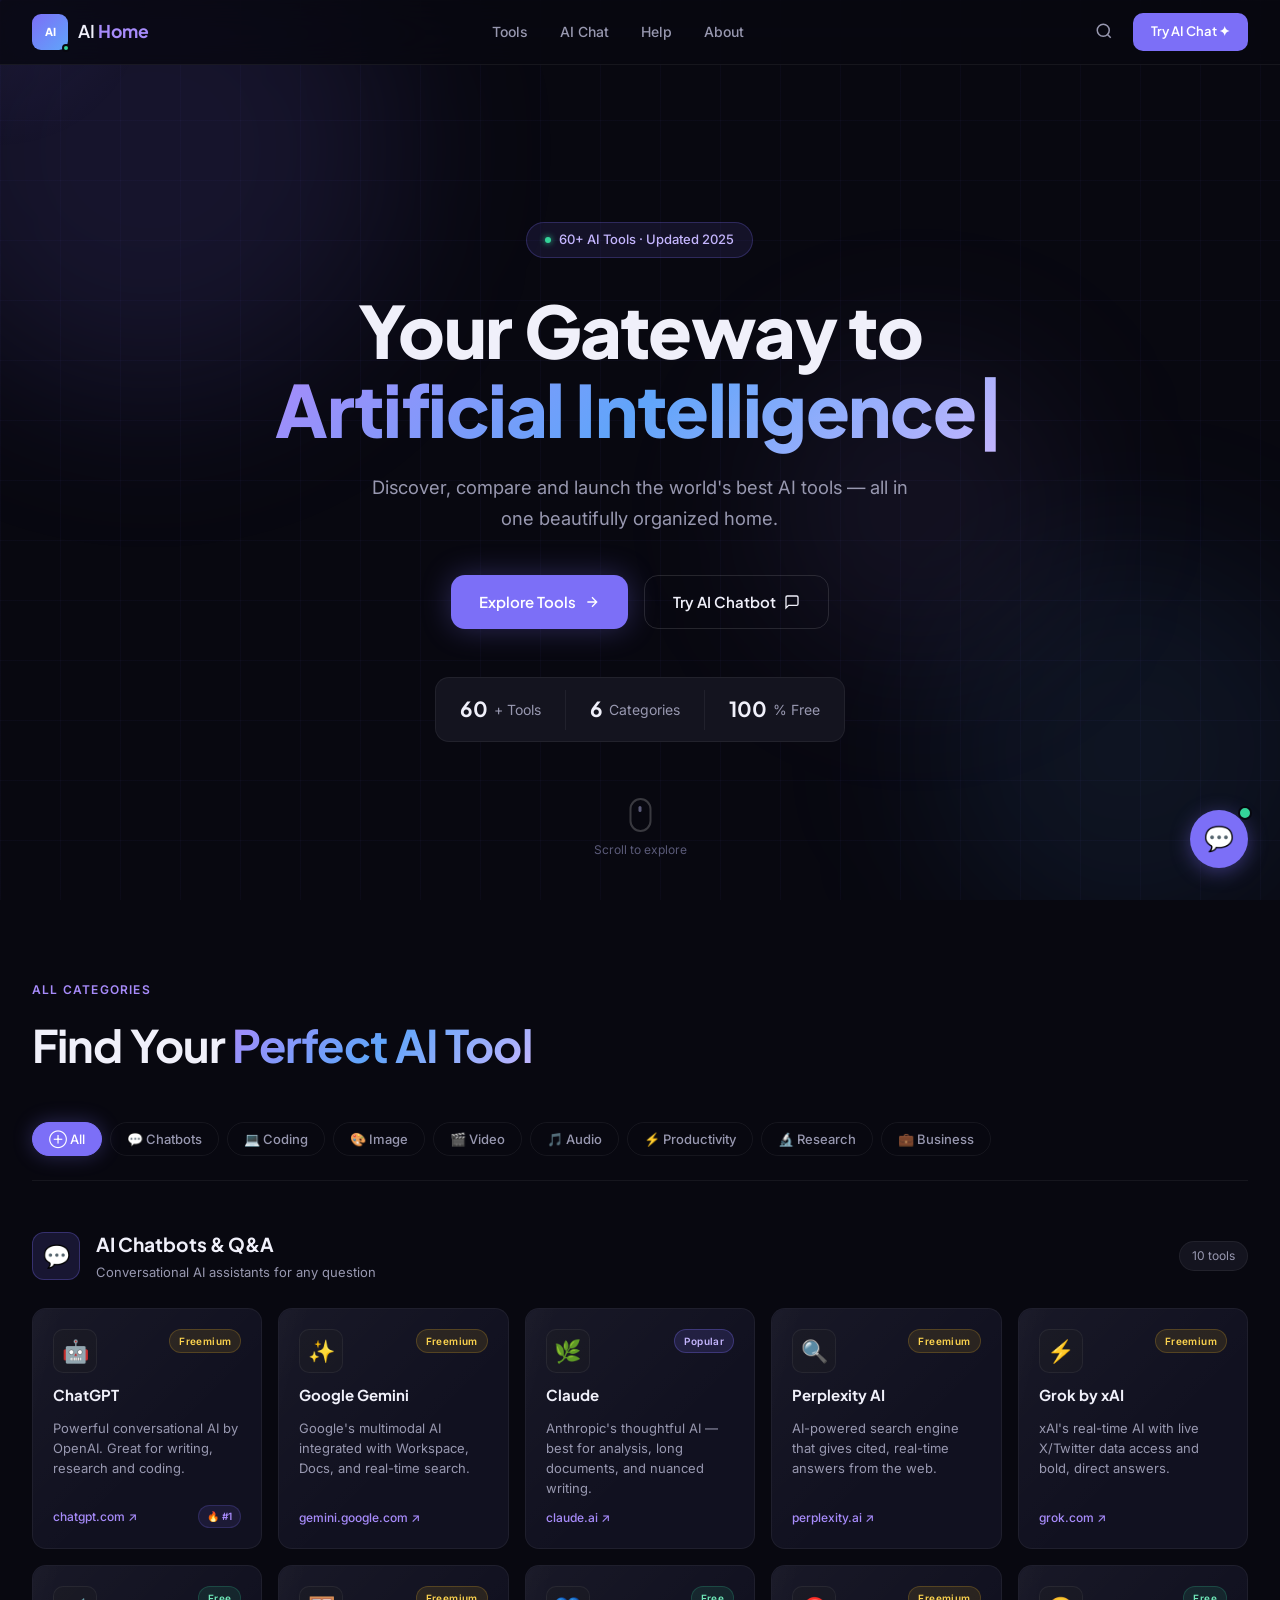
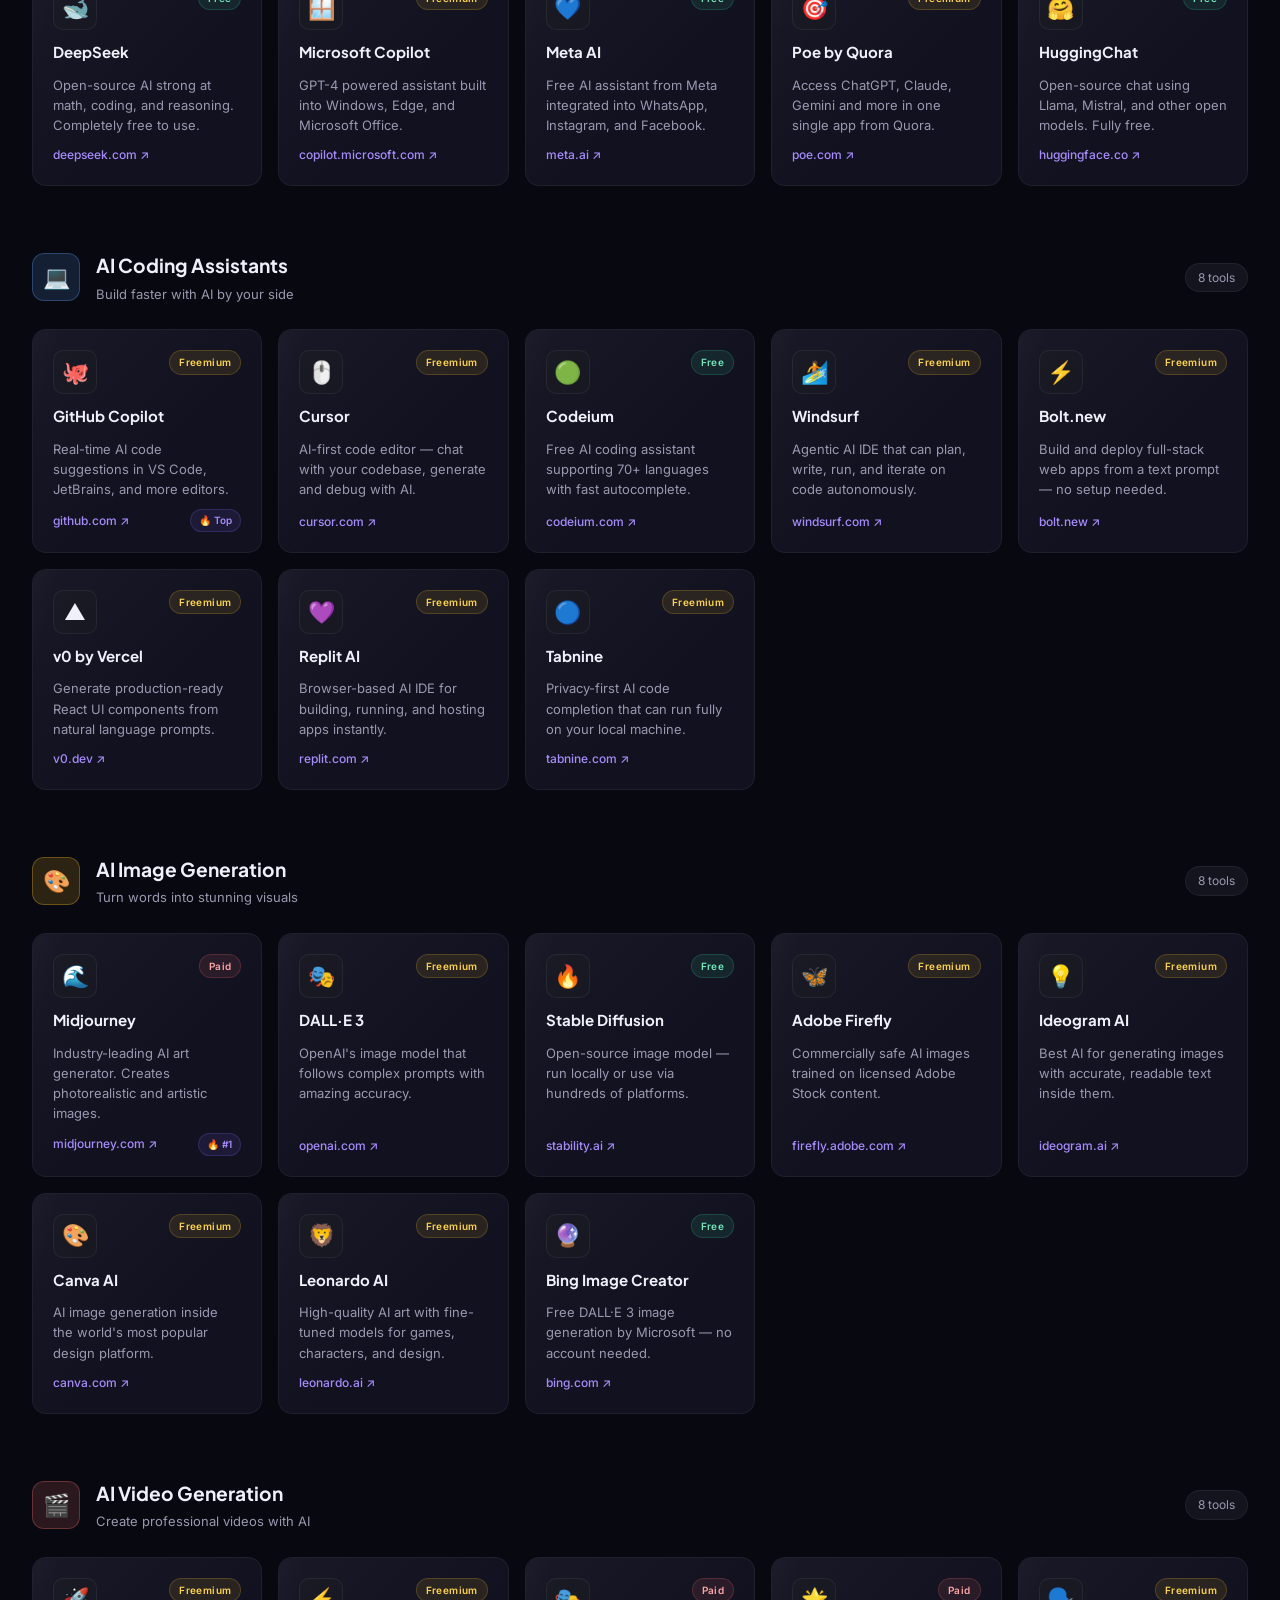
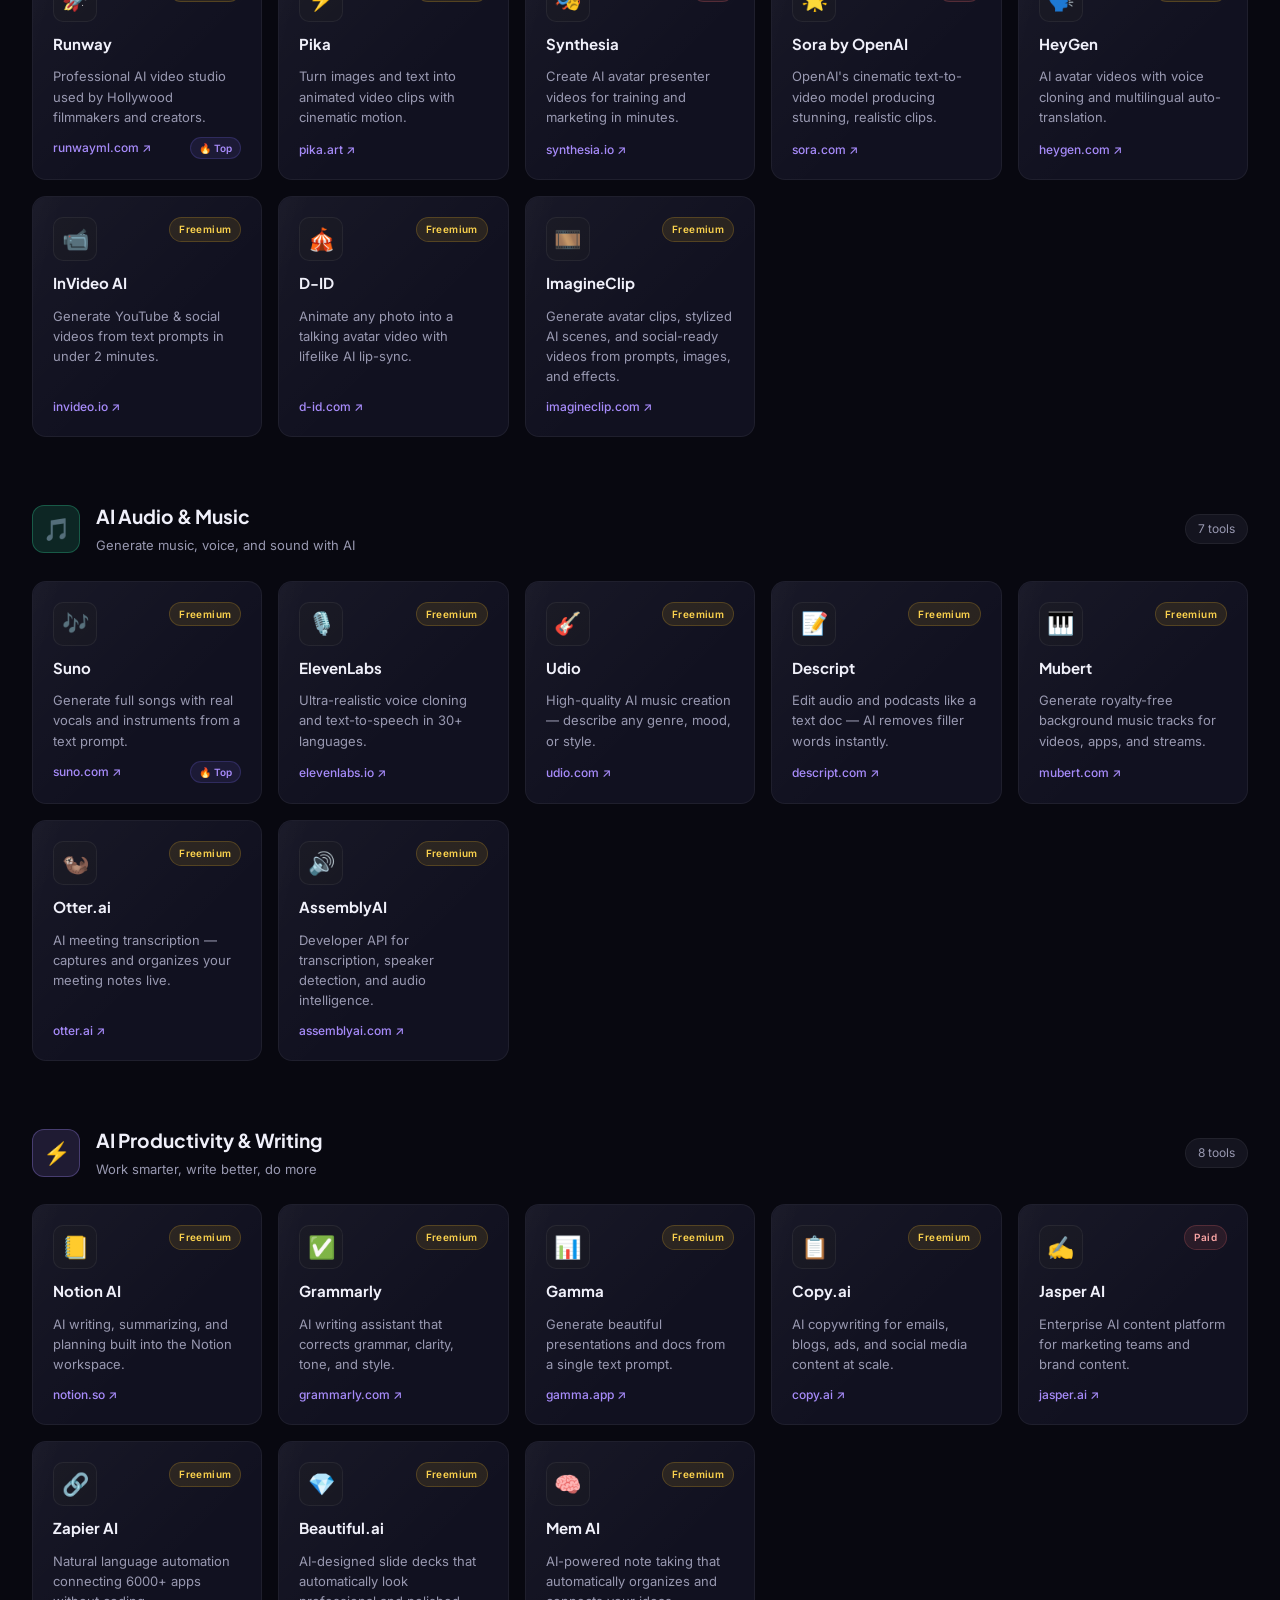
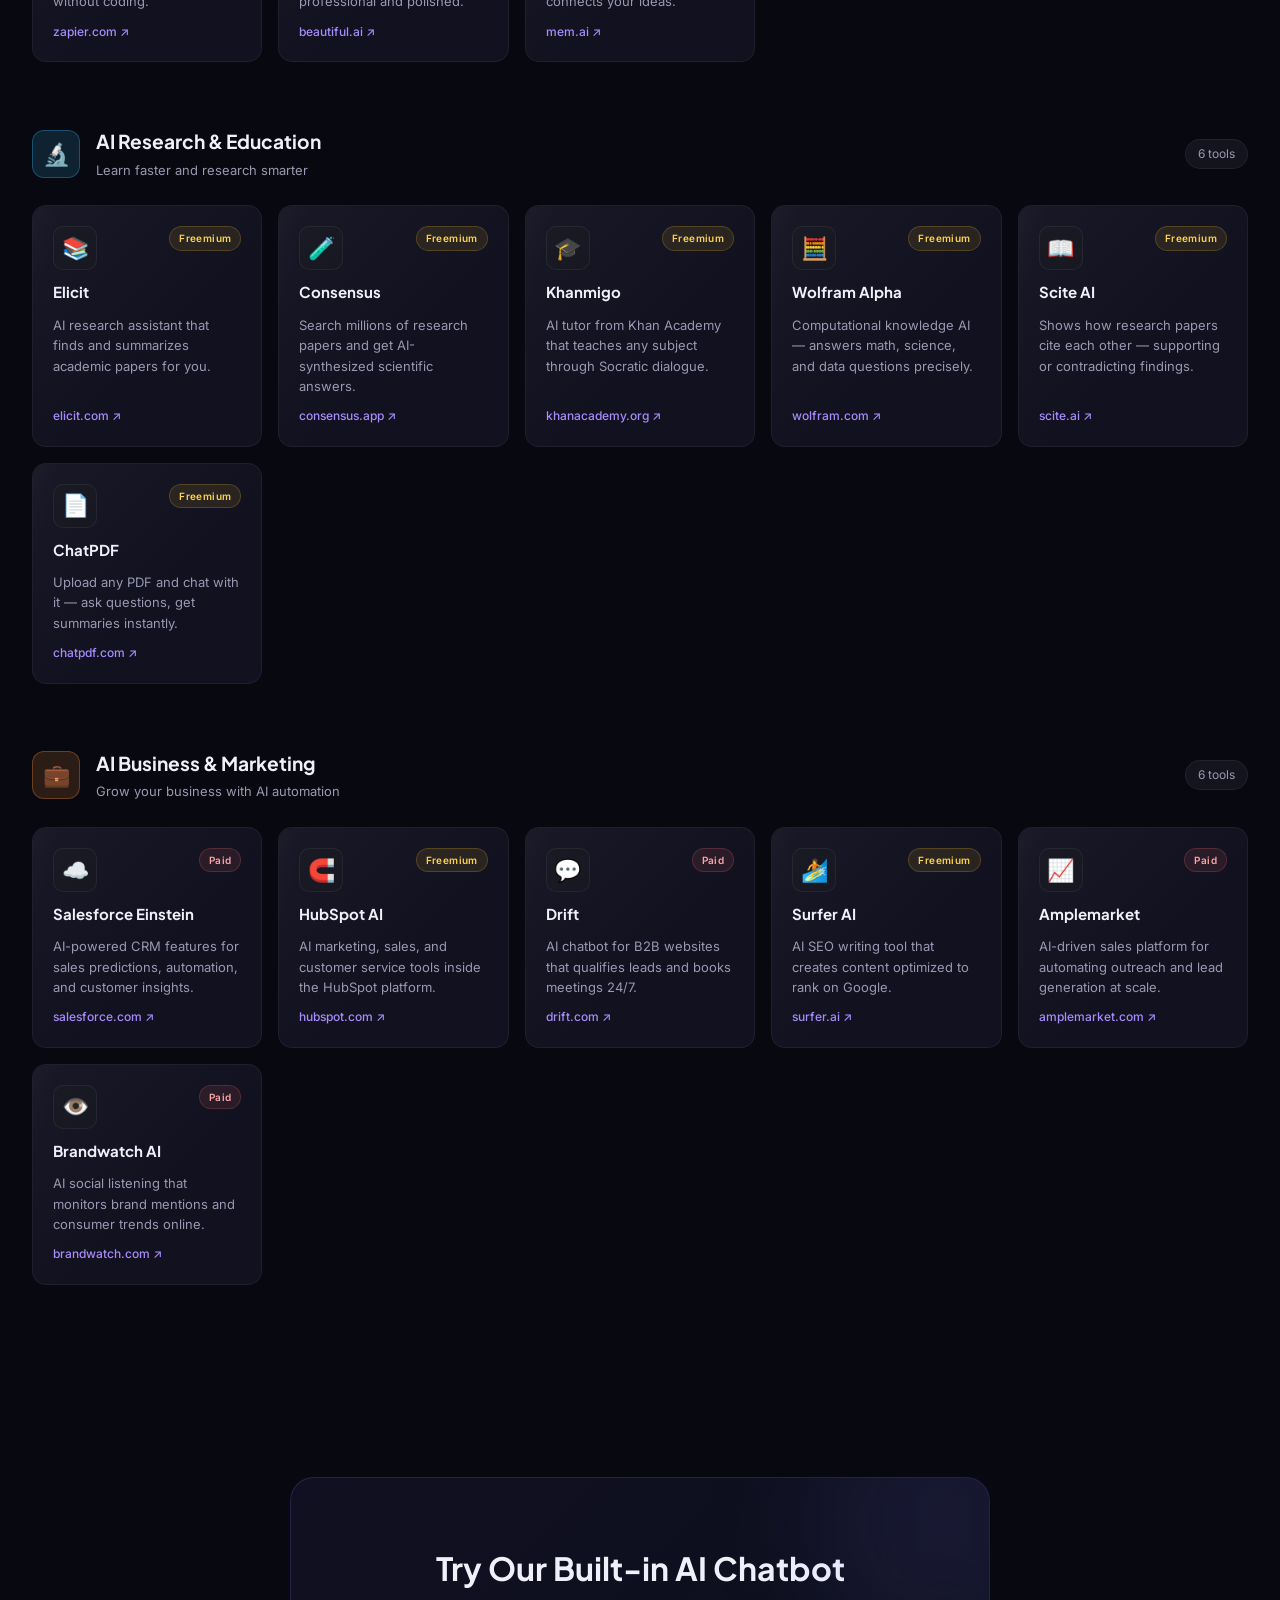
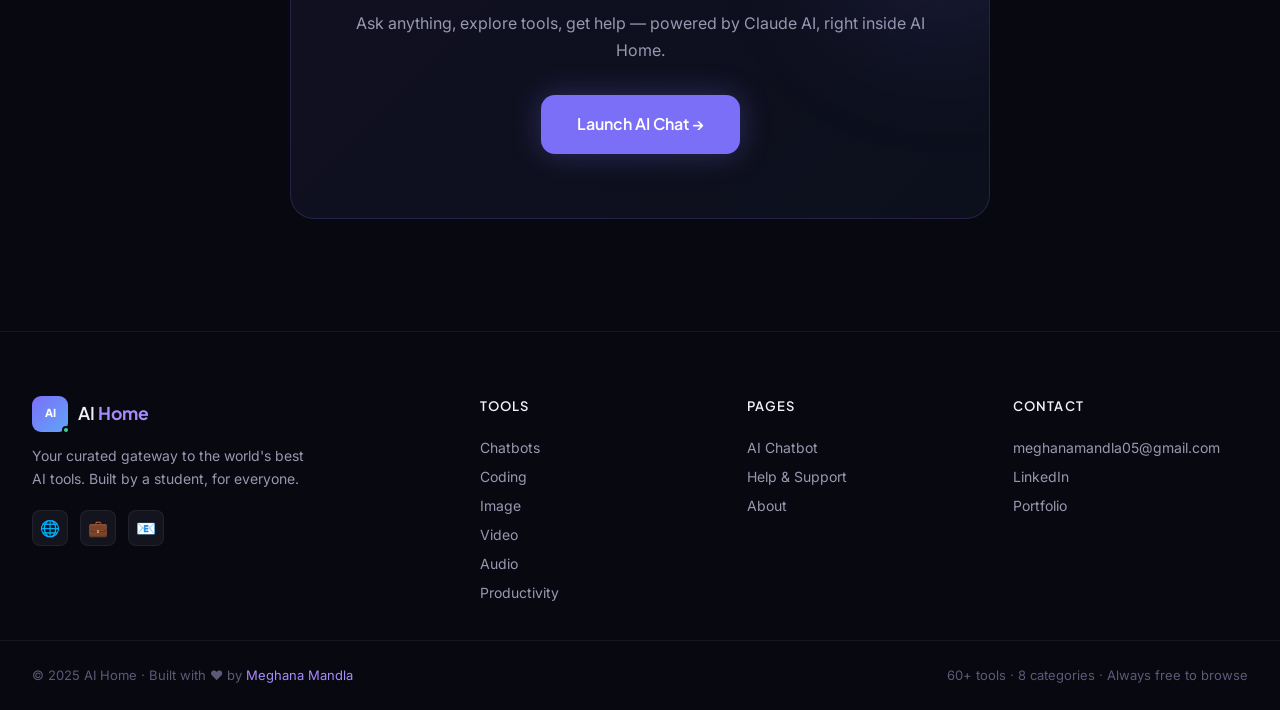
==== commit 9504d919: "Add ImagineClip" ====
--- a/index.html
+++ b/index.html
@@ -352,7 +352,7 @@
         <div class="tool-section-header">
           <div class="section-icon-wrap" style="--c:#f87171">🎬</div>
           <div><h3>AI Video Generation</h3><p>Create professional videos with AI</p></div>
-          <span class="count-badge">7 tools</span>
+          <span class="count-badge">8 tools</span>
         </div>
         <div class="tools-grid">
           <a class="tool-card" href="https://runwayml.com" target="_blank" data-cat="video" data-name="Runway" data-desc="Professional AI video studio used by Hollywood filmmakers and creators.">
@@ -403,6 +403,13 @@
             <div class="tool-name">D-ID</div>
             <div class="tool-desc">Animate any photo into a talking avatar video with lifelike AI lip-sync.</div>
             <div class="card-footer"><span class="visit-link">d-id.com ↗</span></div>
+          </a>
+          <a class="tool-card" href="https://imagineclip.com" target="_blank" data-cat="video" data-name="ImagineClip" data-desc="Generate avatar clips, stylized AI scenes, and social-ready videos from prompts, images, and effects.">
+            <div class="card-shine"></div>
+            <div class="card-top"><div class="tool-icon">🎞️</div><span class="badge freemium">Freemium</span></div>
+            <div class="tool-name">ImagineClip</div>
+            <div class="tool-desc">Generate avatar clips, stylized AI scenes, and social-ready videos from prompts, images, and effects.</div>
+            <div class="card-footer"><span class="visit-link">imagineclip.com ↗</span></div>
           </a>
         </div>
       </div>
--- a/css/style.css
+++ b/css/style.css
@@ -0,0 +1,729 @@
+/* ===== RESET & BASE ===== */
+*, *::before, *::after { box-sizing: border-box; margin: 0; padding: 0; }
+
+:root {
+  --bg: #080810;
+  --bg2: #0e0e1a;
+  --bg3: #14141f;
+  --card: #111120;
+  --card-hover: #181828;
+  --border: rgba(255,255,255,0.06);
+  --border2: rgba(255,255,255,0.12);
+  --border3: rgba(255,255,255,0.2);
+  --text: #f0f0fa;
+  --text2: #9898b0;
+  --text3: #5a5a78;
+  --accent: #7c6ff7;
+  --accent2: #a78bfa;
+  --accent3: #c4b5fd;
+  --accent-glow: rgba(124,111,247,0.25);
+  --green: #34d399;
+  --amber: #fbbf24;
+  --red: #f87171;
+  --font-head: 'Plus Jakarta Sans', sans-serif;
+  --font-body: 'Inter', sans-serif;
+  --radius: 14px;
+  --radius-sm: 8px;
+  --radius-lg: 20px;
+  --shadow: 0 4px 24px rgba(0,0,0,0.4);
+}
+
+html { scroll-behavior: smooth; }
+
+body {
+  background: var(--bg);
+  color: var(--text);
+  font-family: var(--font-body);
+  font-size: 15px;
+  line-height: 1.65;
+  overflow-x: hidden;
+}
+
+a { color: inherit; text-decoration: none; }
+
+/* PARTICLE CANVAS */
+#particleCanvas {
+  position: fixed;
+  inset: 0;
+  pointer-events: none;
+  z-index: 0;
+  opacity: 0.5;
+}
+
+/* CURSOR GLOW */
+.cursor-glow {
+  width: 300px; height: 300px;
+  background: radial-gradient(circle, rgba(124,111,247,0.08) 0%, transparent 70%);
+  border-radius: 50%;
+  position: fixed;
+  pointer-events: none;
+  z-index: 1;
+  transform: translate(-50%, -50%);
+  transition: transform 0.05s;
+}
+
+/* ===== NAV ===== */
+#navbar {
+  position: fixed; top: 0; left: 0; right: 0; z-index: 100;
+  background: rgba(8,8,16,0.8);
+  backdrop-filter: blur(20px) saturate(1.5);
+  border-bottom: 1px solid var(--border);
+  transition: background 0.3s;
+}
+#navbar.scrolled { background: rgba(8,8,16,0.95); }
+
+.nav-inner {
+  max-width: 1280px;
+  margin: 0 auto;
+  padding: 0 2rem;
+  height: 64px;
+  display: flex;
+  align-items: center;
+  justify-content: space-between;
+  gap: 1rem;
+}
+
+.nav-logo {
+  display: flex; align-items: center; gap: 10px;
+  font-family: var(--font-head);
+  font-size: 1.1rem;
+  color: var(--text);
+  text-decoration: none;
+  flex-shrink: 0;
+}
+.logo-icon {
+  width: 36px; height: 36px;
+  background: linear-gradient(135deg, var(--accent), #60a5fa);
+  border-radius: 9px;
+  display: flex; align-items: center; justify-content: center;
+  font-size: 11px;
+  font-weight: 800;
+  color: #fff;
+  font-family: var(--font-head);
+  position: relative;
+}
+.logo-dot {
+  position: absolute; bottom: -2px; right: -2px;
+  width: 8px; height: 8px;
+  background: var(--green);
+  border-radius: 50%;
+  border: 2px solid var(--bg);
+}
+.logo-ai { letter-spacing: -0.5px; }
+.logo-text { font-weight: 600; }
+.logo-text strong { color: var(--accent2); }
+
+.nav-center {
+  display: flex; gap: 0.25rem;
+  align-items: center;
+}
+.nav-link {
+  color: var(--text2);
+  font-size: 14px;
+  padding: 6px 14px;
+  border-radius: 8px;
+  transition: all 0.2s;
+  font-weight: 500;
+}
+.nav-link:hover { color: var(--text); background: var(--bg3); }
+
+.nav-right { display: flex; align-items: center; gap: 0.75rem; }
+
+.search-toggle {
+  background: none; border: none; cursor: pointer;
+  color: var(--text2); padding: 8px; border-radius: 8px;
+  transition: all 0.2s;
+}
+.search-toggle:hover { color: var(--text); background: var(--bg3); }
+
+.btn-nav {
+  background: var(--accent);
+  color: #fff;
+  padding: 8px 18px;
+  border-radius: 10px;
+  font-size: 13px;
+  font-weight: 600;
+  transition: all 0.2s;
+  font-family: var(--font-head);
+  white-space: nowrap;
+}
+.btn-nav:hover { background: var(--accent2); transform: translateY(-1px); }
+
+.hamburger {
+  display: none;
+  background: none; border: none; cursor: pointer;
+  flex-direction: column; gap: 4px; padding: 8px;
+}
+.hamburger span {
+  display: block; width: 20px; height: 2px;
+  background: var(--text); border-radius: 2px;
+  transition: all 0.3s;
+}
+
+.mobile-menu {
+  display: none;
+  flex-direction: column;
+  padding: 1rem 2rem;
+  border-top: 1px solid var(--border);
+  gap: 0.5rem;
+}
+.mobile-menu a {
+  color: var(--text2); padding: 10px 0; font-size: 15px;
+  border-bottom: 1px solid var(--border);
+  transition: color 0.2s;
+}
+.mobile-menu a:hover { color: var(--text); }
+.mobile-menu.open { display: flex; }
+
+/* SEARCH OVERLAY */
+.search-overlay {
+  position: fixed; inset: 0; z-index: 200;
+  background: rgba(8,8,16,0.95);
+  backdrop-filter: blur(20px);
+  display: none;
+  flex-direction: column;
+  align-items: center;
+  padding-top: 15vh;
+  gap: 1.5rem;
+}
+.search-overlay.open { display: flex; }
+
+.search-box {
+  display: flex; align-items: center; gap: 1rem;
+  width: 100%; max-width: 600px;
+  padding: 0 2rem;
+}
+.search-box input {
+  flex: 1;
+  background: var(--bg3);
+  border: 1px solid var(--border2);
+  border-radius: var(--radius);
+  padding: 16px 20px;
+  color: var(--text);
+  font-size: 18px;
+  font-family: var(--font-body);
+  outline: none;
+  transition: border-color 0.2s;
+}
+.search-box input:focus { border-color: var(--accent); }
+.search-box input::placeholder { color: var(--text3); }
+.search-close {
+  background: var(--bg3); border: 1px solid var(--border2);
+  color: var(--text2); width: 44px; height: 44px;
+  border-radius: 10px; cursor: pointer; font-size: 16px;
+  transition: all 0.2s;
+}
+.search-close:hover { color: var(--text); background: var(--bg2); }
+
+.search-results {
+  width: 100%; max-width: 600px; padding: 0 2rem;
+  max-height: 50vh; overflow-y: auto;
+  display: flex; flex-direction: column; gap: 8px;
+}
+.search-result-item {
+  background: var(--card);
+  border: 1px solid var(--border);
+  border-radius: var(--radius-sm);
+  padding: 12px 16px;
+  display: flex; align-items: center; gap: 12px;
+  cursor: pointer; transition: all 0.2s;
+  color: var(--text);
+  text-decoration: none;
+}
+.search-result-item:hover { border-color: var(--accent); background: var(--card-hover); }
+.search-result-item .result-icon { font-size: 22px; }
+.search-result-item .result-info h4 { font-size: 14px; font-weight: 600; }
+.search-result-item .result-info p { font-size: 12px; color: var(--text2); }
+
+/* ===== HERO ===== */
+.hero {
+  min-height: 100vh;
+  display: flex; flex-direction: column;
+  align-items: center; justify-content: center;
+  text-align: center;
+  padding: 8rem 2rem 4rem;
+  position: relative;
+  overflow: hidden;
+}
+.hero-bg-grid {
+  position: absolute; inset: 0;
+  background-image:
+    linear-gradient(rgba(124,111,247,0.04) 1px, transparent 1px),
+    linear-gradient(90deg, rgba(124,111,247,0.04) 1px, transparent 1px);
+  background-size: 60px 60px;
+  pointer-events: none;
+}
+.hero-orb {
+  position: absolute; border-radius: 50%;
+  filter: blur(80px); pointer-events: none;
+}
+.hero-orb-1 { width: 500px; height: 500px; background: rgba(124,111,247,0.12); top: -100px; left: -100px; }
+.hero-orb-2 { width: 400px; height: 400px; background: rgba(96,165,250,0.08); bottom: -50px; right: -50px; }
+.hero-orb-3 { width: 300px; height: 300px; background: rgba(167,139,250,0.08); top: 40%; left: 60%; }
+
+.hero-content { position: relative; z-index: 2; max-width: 800px; }
+
+.hero-badge {
+  display: inline-flex; align-items: center; gap: 8px;
+  background: rgba(124,111,247,0.1);
+  border: 1px solid rgba(124,111,247,0.25);
+  border-radius: 999px;
+  padding: 6px 18px;
+  font-size: 13px;
+  color: var(--accent3);
+  margin-bottom: 2rem;
+  font-weight: 500;
+}
+.badge-dot {
+  width: 6px; height: 6px; border-radius: 50%;
+  background: var(--green);
+  box-shadow: 0 0 6px var(--green);
+  animation: pulse-dot 2s infinite;
+}
+@keyframes pulse-dot {
+  0%, 100% { opacity: 1; transform: scale(1); }
+  50% { opacity: 0.5; transform: scale(0.8); }
+}
+
+.hero-title {
+  font-family: var(--font-head);
+  font-size: clamp(2.5rem, 6vw, 4.5rem);
+  font-weight: 800;
+  line-height: 1.1;
+  margin-bottom: 1.5rem;
+  color: var(--text);
+  letter-spacing: -0.02em;
+}
+.gradient-text {
+  background: linear-gradient(135deg, var(--accent2), #60a5fa, var(--accent3));
+  -webkit-background-clip: text;
+  -webkit-text-fill-color: transparent;
+  background-clip: text;
+}
+
+.hero-sub {
+  font-size: 1.15rem;
+  color: var(--text2);
+  max-width: 560px;
+  margin: 0 auto 2.5rem;
+  line-height: 1.7;
+}
+
+.hero-actions {
+  display: flex; gap: 1rem; justify-content: center;
+  flex-wrap: wrap;
+  margin-bottom: 3rem;
+}
+
+.btn-primary {
+  display: inline-flex; align-items: center; gap: 8px;
+  background: var(--accent);
+  color: #fff;
+  padding: 14px 28px;
+  border-radius: var(--radius);
+  font-size: 15px;
+  font-weight: 600;
+  font-family: var(--font-head);
+  transition: all 0.3s;
+  border: none; cursor: pointer;
+  box-shadow: 0 0 30px rgba(124,111,247,0.3);
+}
+.btn-primary:hover {
+  background: var(--accent2);
+  transform: translateY(-2px);
+  box-shadow: 0 0 40px rgba(167,139,250,0.4);
+}
+.btn-primary.btn-large { padding: 16px 36px; font-size: 16px; }
+
+.btn-ghost {
+  display: inline-flex; align-items: center; gap: 8px;
+  background: transparent;
+  color: var(--text);
+  padding: 14px 28px;
+  border-radius: var(--radius);
+  font-size: 15px;
+  font-weight: 600;
+  font-family: var(--font-head);
+  border: 1px solid var(--border2);
+  transition: all 0.3s;
+}
+.btn-ghost:hover { border-color: var(--accent); color: var(--accent2); background: rgba(124,111,247,0.05); transform: translateY(-2px); }
+
+.hero-stats {
+  display: flex; align-items: center; gap: 0; justify-content: center;
+  background: var(--bg3);
+  border: 1px solid var(--border);
+  border-radius: var(--radius);
+  padding: 0;
+  overflow: hidden;
+  display: inline-flex;
+}
+.stat-pill {
+  display: flex; align-items: center; gap: 6px;
+  padding: 14px 24px;
+  font-size: 14px; color: var(--text2);
+}
+.stat-pill .stat-num {
+  font-family: var(--font-head);
+  font-size: 1.3rem;
+  font-weight: 700;
+  color: var(--text);
+}
+.stat-divider { width: 1px; height: 40px; background: var(--border); }
+
+.hero-scroll-hint {
+  position: absolute; bottom: 2.5rem; left: 50%;
+  transform: translateX(-50%);
+  display: flex; flex-direction: column; align-items: center; gap: 8px;
+  color: var(--text3); font-size: 12px;
+  animation: float-scroll 3s ease-in-out infinite;
+  z-index: 2;
+}
+.scroll-mouse {
+  width: 22px; height: 34px;
+  border: 2px solid var(--border3);
+  border-radius: 12px;
+  display: flex; justify-content: center; padding-top: 6px;
+}
+.scroll-wheel {
+  width: 3px; height: 6px;
+  background: var(--text3);
+  border-radius: 2px;
+  animation: scroll-wheel 2s ease-in-out infinite;
+}
+@keyframes scroll-wheel {
+  0%, 100% { transform: translateY(0); opacity: 1; }
+  50% { transform: translateY(6px); opacity: 0.3; }
+}
+@keyframes float-scroll {
+  0%, 100% { transform: translateX(-50%) translateY(0); }
+  50% { transform: translateX(-50%) translateY(-6px); }
+}
+
+/* ===== TOOLS SECTION ===== */
+.tools-section {
+  position: relative; z-index: 2;
+  padding: 5rem 0 3rem;
+}
+
+.container {
+  max-width: 1280px;
+  margin: 0 auto;
+  padding: 0 2rem;
+}
+
+.section-label {
+  font-size: 12px;
+  font-weight: 600;
+  letter-spacing: 0.1em;
+  text-transform: uppercase;
+  color: var(--accent2);
+  margin-bottom: 0.5rem;
+}
+
+.section-heading {
+  font-family: var(--font-head);
+  font-size: clamp(1.8rem, 4vw, 2.8rem);
+  font-weight: 700;
+  color: var(--text);
+  margin-bottom: 2.5rem;
+  letter-spacing: -0.02em;
+}
+
+/* FILTER BAR */
+.filter-bar {
+  display: flex; gap: 0.5rem; flex-wrap: wrap;
+  margin-bottom: 3rem;
+  padding-bottom: 1.5rem;
+  border-bottom: 1px solid var(--border);
+}
+.filter-btn {
+  background: transparent;
+  border: 1px solid var(--border);
+  color: var(--text2);
+  padding: 8px 16px;
+  border-radius: 999px;
+  font-size: 13px;
+  font-weight: 500;
+  font-family: var(--font-body);
+  cursor: pointer;
+  transition: all 0.2s;
+}
+.filter-btn:hover { border-color: var(--border2); color: var(--text); }
+.filter-btn.active {
+  background: var(--accent);
+  border-color: var(--accent);
+  color: #fff;
+  box-shadow: 0 0 20px rgba(124,111,247,0.3);
+}
+
+/* TOOL SECTION */
+.tool-section { margin-bottom: 4rem; }
+.tool-section.hidden { display: none; }
+
+.tool-section-header {
+  display: flex; align-items: center; gap: 16px;
+  margin-bottom: 1.5rem;
+}
+.section-icon-wrap {
+  width: 48px; height: 48px;
+  border-radius: 12px;
+  background: color-mix(in srgb, var(--c) 15%, transparent);
+  border: 1px solid color-mix(in srgb, var(--c) 30%, transparent);
+  display: flex; align-items: center; justify-content: center;
+  font-size: 22px;
+  flex-shrink: 0;
+}
+.tool-section-header h3 {
+  font-family: var(--font-head);
+  font-size: 1.2rem;
+  font-weight: 700;
+  color: var(--text);
+}
+.tool-section-header p { font-size: 13px; color: var(--text2); margin-top: 2px; }
+.count-badge {
+  margin-left: auto;
+  background: var(--bg3);
+  border: 1px solid var(--border);
+  border-radius: 999px;
+  padding: 4px 12px;
+  font-size: 12px;
+  color: var(--text2);
+  white-space: nowrap;
+}
+
+/* TOOLS GRID */
+.tools-grid {
+  display: grid;
+  grid-template-columns: repeat(auto-fill, minmax(230px, 1fr));
+  gap: 1rem;
+}
+
+/* TOOL CARD */
+.tool-card {
+  background: var(--card);
+  border: 1px solid var(--border);
+  border-radius: var(--radius);
+  padding: 1.25rem;
+  display: flex; flex-direction: column; gap: 10px;
+  text-decoration: none;
+  position: relative; overflow: hidden;
+  transition: border-color 0.25s, transform 0.25s, background 0.25s, box-shadow 0.25s;
+  cursor: pointer;
+}
+.tool-card:hover {
+  border-color: rgba(124,111,247,0.4);
+  background: var(--card-hover);
+  transform: translateY(-4px);
+  box-shadow: 0 12px 40px rgba(0,0,0,0.4), 0 0 0 1px rgba(124,111,247,0.1);
+}
+.card-shine {
+  position: absolute; inset: 0;
+  background: linear-gradient(135deg, rgba(255,255,255,0.03) 0%, transparent 60%);
+  pointer-events: none;
+  border-radius: inherit;
+}
+.tool-card:hover .card-shine {
+  background: linear-gradient(135deg, rgba(124,111,247,0.06) 0%, transparent 60%);
+}
+
+.card-top {
+  display: flex; align-items: flex-start; justify-content: space-between;
+}
+.tool-icon {
+  width: 44px; height: 44px;
+  background: var(--bg3);
+  border: 1px solid var(--border);
+  border-radius: 10px;
+  display: flex; align-items: center; justify-content: center;
+  font-size: 22px;
+  flex-shrink: 0;
+  transition: border-color 0.2s;
+}
+.tool-card:hover .tool-icon { border-color: var(--border2); }
+
+.badge {
+  font-size: 10px; font-weight: 600;
+  padding: 3px 9px;
+  border-radius: 999px;
+  letter-spacing: 0.04em;
+  white-space: nowrap;
+}
+.badge.free { background: rgba(52,211,153,0.1); color: #6ee7b7; border: 1px solid rgba(52,211,153,0.2); }
+.badge.freemium { background: rgba(251,191,36,0.1); color: #fcd34d; border: 1px solid rgba(251,191,36,0.2); }
+.badge.paid { background: rgba(248,113,113,0.1); color: #fca5a5; border: 1px solid rgba(248,113,113,0.2); }
+.badge.popular { background: rgba(124,111,247,0.15); color: var(--accent3); border: 1px solid rgba(124,111,247,0.3); }
+
+.tool-name {
+  font-family: var(--font-head);
+  font-size: 15px; font-weight: 700;
+  color: var(--text);
+}
+.tool-desc {
+  font-size: 13px; color: var(--text2);
+  line-height: 1.55; flex: 1;
+}
+
+.card-footer {
+  display: flex; align-items: center; justify-content: space-between;
+  margin-top: auto;
+}
+.visit-link {
+  font-size: 12px; color: var(--accent2);
+  font-weight: 500;
+  transition: color 0.2s;
+}
+.tool-card:hover .visit-link { color: var(--accent3); }
+.hot-tag {
+  font-size: 10px;
+  background: rgba(124,111,247,0.1);
+  color: var(--accent2);
+  padding: 2px 8px;
+  border-radius: 999px;
+  border: 1px solid rgba(124,111,247,0.2);
+  font-weight: 600;
+}
+
+/* HIDDEN */
+.hidden { display: none !important; }
+
+/* NO RESULTS */
+.no-results {
+  text-align: center; padding: 5rem 2rem;
+  color: var(--text2);
+}
+.no-results-icon { font-size: 4rem; margin-bottom: 1rem; }
+.no-results h3 { font-family: var(--font-head); font-size: 1.3rem; color: var(--text); margin-bottom: 0.5rem; }
+.no-results p { font-size: 14px; }
+
+/* CTA SECTION */
+.cta-section {
+  padding: 5rem 2rem;
+  position: relative; z-index: 2;
+}
+.cta-inner {
+  max-width: 700px;
+  margin: 0 auto;
+  text-align: center;
+  background: linear-gradient(135deg, rgba(124,111,247,0.08) 0%, rgba(96,165,250,0.05) 100%);
+  border: 1px solid rgba(124,111,247,0.2);
+  border-radius: 24px;
+  padding: 4rem 3rem;
+  position: relative;
+  overflow: hidden;
+}
+.cta-orb {
+  position: absolute; top: -80px; right: -80px;
+  width: 250px; height: 250px;
+  background: rgba(124,111,247,0.1);
+  border-radius: 50%; filter: blur(60px);
+  pointer-events: none;
+}
+.cta-inner h2 {
+  font-family: var(--font-head);
+  font-size: 2rem; font-weight: 700;
+  color: var(--text); margin-bottom: 1rem;
+}
+.cta-inner p { color: var(--text2); font-size: 1rem; margin-bottom: 2rem; }
+
+/* FLOAT CHAT BTN */
+.float-chat-btn {
+  position: fixed; bottom: 2rem; right: 2rem;
+  width: 58px; height: 58px;
+  background: var(--accent);
+  border-radius: 50%;
+  display: flex; align-items: center; justify-content: center;
+  z-index: 90;
+  box-shadow: 0 4px 20px rgba(124,111,247,0.4);
+  transition: all 0.3s;
+  text-decoration: none;
+}
+.float-chat-btn:hover { transform: scale(1.1); box-shadow: 0 8px 30px rgba(124,111,247,0.5); }
+.float-chat-icon { font-size: 24px; }
+.float-chat-pulse {
+  position: absolute; top: -4px; right: -4px;
+  width: 14px; height: 14px;
+  background: var(--green);
+  border-radius: 50%;
+  border: 2px solid var(--bg);
+  animation: pulse-dot 2s infinite;
+}
+
+/* FOOTER */
+footer {
+  position: relative; z-index: 2;
+  border-top: 1px solid var(--border);
+  margin-top: 2rem;
+}
+.footer-inner {
+  max-width: 1280px; margin: 0 auto;
+  padding: 4rem 2rem 2rem;
+  display: grid;
+  grid-template-columns: 1fr 2fr;
+  gap: 4rem;
+}
+.footer-brand p { font-size: 14px; color: var(--text2); line-height: 1.65; max-width: 280px; margin-top: 0.75rem; }
+.footer-social {
+  display: flex; gap: 0.75rem; margin-top: 1.25rem;
+}
+.footer-social a {
+  width: 36px; height: 36px;
+  background: var(--bg3);
+  border: 1px solid var(--border);
+  border-radius: 8px;
+  display: flex; align-items: center; justify-content: center;
+  font-size: 16px;
+  transition: all 0.2s;
+}
+.footer-social a:hover { border-color: var(--accent); background: rgba(124,111,247,0.1); }
+
+.footer-links { display: grid; grid-template-columns: repeat(3, 1fr); gap: 2rem; }
+.footer-col h4 {
+  font-family: var(--font-head);
+  font-size: 13px; font-weight: 600; color: var(--text);
+  text-transform: uppercase; letter-spacing: 0.08em;
+  margin-bottom: 1rem;
+}
+.footer-col a {
+  display: block;
+  color: var(--text2);
+  font-size: 14px; padding: 3px 0;
+  transition: color 0.2s;
+}
+.footer-col a:hover { color: var(--accent2); }
+
+.footer-bottom {
+  max-width: 1280px; margin: 0 auto;
+  padding: 1.5rem 2rem;
+  border-top: 1px solid var(--border);
+  display: flex; justify-content: space-between; align-items: center;
+  flex-wrap: wrap; gap: 0.5rem;
+  font-size: 13px; color: var(--text3);
+}
+.footer-bottom a { color: var(--accent2); }
+.footer-bottom a:hover { color: var(--accent3); }
+
+/* ===== RESPONSIVE ===== */
+@media (max-width: 900px) {
+  .nav-center { display: none; }
+  .hamburger { display: flex; }
+  .btn-nav { display: none; }
+  .footer-inner { grid-template-columns: 1fr; gap: 2rem; }
+  .footer-links { grid-template-columns: repeat(2, 1fr); }
+}
+@media (max-width: 600px) {
+  .nav-inner { padding: 0 1rem; }
+  .hero { padding: 7rem 1rem 3rem; }
+  .hero-title { font-size: 2.2rem; }
+  .hero-stats { flex-direction: column; gap: 0; }
+  .stat-divider { display: none; }
+  .container { padding: 0 1rem; }
+  .tools-grid { grid-template-columns: 1fr 1fr; }
+  .cta-inner { padding: 2.5rem 1.5rem; }
+  .footer-links { grid-template-columns: 1fr; }
+  .footer-bottom { flex-direction: column; text-align: center; }
+  .search-toggle { display: none; }
+}
+@media (max-width: 400px) {
+  .tools-grid { grid-template-columns: 1fr; }
+}
--- a/css/animations.css
+++ b/css/animations.css
@@ -0,0 +1,159 @@
+/* ===== ANIMATIONS ===== */
+
+/* Fade up on load */
+.animate-fade-up {
+  opacity: 0;
+  transform: translateY(24px);
+  animation: fadeUp 0.7s ease forwards;
+}
+.delay-1 { animation-delay: 0.1s; }
+.delay-2 { animation-delay: 0.2s; }
+.delay-3 { animation-delay: 0.35s; }
+.delay-4 { animation-delay: 0.5s; }
+.delay-5 { animation-delay: 0.65s; }
+
+@keyframes fadeUp {
+  to { opacity: 1; transform: translateY(0); }
+}
+
+/* Scroll-triggered animations */
+.animate-on-scroll {
+  opacity: 0;
+  transform: translateY(30px);
+  transition: opacity 0.6s ease, transform 0.6s ease;
+}
+.animate-on-scroll.visible {
+  opacity: 1;
+  transform: translateY(0);
+}
+
+/* Card stagger */
+.tool-card {
+  opacity: 0;
+  transform: translateY(20px);
+  transition: opacity 0.4s ease, transform 0.4s ease, border-color 0.25s, box-shadow 0.25s, background 0.25s;
+}
+.tool-card.visible {
+  opacity: 1;
+  transform: translateY(0);
+}
+
+/* Typed text cursor */
+#typedText::after {
+  content: '|';
+  animation: blink-cursor 0.8s step-end infinite;
+  color: var(--accent2);
+}
+@keyframes blink-cursor {
+  0%, 100% { opacity: 1; }
+  50% { opacity: 0; }
+}
+
+/* Glow pulse on accent elements */
+@keyframes glow-pulse {
+  0%, 100% { box-shadow: 0 0 20px rgba(124,111,247,0.3); }
+  50% { box-shadow: 0 0 40px rgba(124,111,247,0.6), 0 0 60px rgba(124,111,247,0.2); }
+}
+.btn-primary { animation: glow-pulse 3s ease-in-out infinite; }
+.btn-primary:hover { animation: none; }
+
+/* Filter active state transition */
+.filter-btn {
+  position: relative;
+  overflow: hidden;
+}
+.filter-btn::after {
+  content: '';
+  position: absolute; inset: 0;
+  background: rgba(255,255,255,0.08);
+  transform: scaleX(0);
+  transform-origin: left;
+  transition: transform 0.3s ease;
+  border-radius: inherit;
+}
+.filter-btn:hover::after { transform: scaleX(1); }
+
+/* Section header slide-in */
+.tool-section-header {
+  animation: none;
+}
+
+/* Shimmer effect on cards */
+@keyframes shimmer {
+  0% { transform: translateX(-100%) skewX(-15deg); }
+  100% { transform: translateX(200%) skewX(-15deg); }
+}
+.tool-card::before {
+  content: '';
+  position: absolute;
+  top: 0; left: 0;
+  width: 50%; height: 100%;
+  background: linear-gradient(90deg, transparent, rgba(255,255,255,0.03), transparent);
+  transform: translateX(-100%) skewX(-15deg);
+  pointer-events: none;
+}
+.tool-card:hover::before {
+  animation: shimmer 0.6s ease;
+}
+
+/* Floating animation for orbs */
+@keyframes float-orb {
+  0%, 100% { transform: translate(0, 0) scale(1); }
+  33% { transform: translate(20px, -20px) scale(1.05); }
+  66% { transform: translate(-10px, 10px) scale(0.97); }
+}
+.hero-orb-1 { animation: float-orb 12s ease-in-out infinite; }
+.hero-orb-2 { animation: float-orb 15s ease-in-out infinite reverse; }
+.hero-orb-3 { animation: float-orb 10s ease-in-out infinite; }
+
+/* Number count up */
+.stat-num { display: inline; }
+
+/* Chat page specific */
+.chat-bubble-in {
+  animation: bubbleIn 0.3s ease;
+}
+@keyframes bubbleIn {
+  from { opacity: 0; transform: translateY(10px) scale(0.97); }
+  to { opacity: 1; transform: translateY(0) scale(1); }
+}
+
+/* Thinking dots */
+.thinking-dots span {
+  display: inline-block;
+  width: 6px; height: 6px;
+  background: var(--accent2);
+  border-radius: 50%;
+  margin: 0 2px;
+  animation: dot-bounce 1.2s ease-in-out infinite;
+}
+.thinking-dots span:nth-child(2) { animation-delay: 0.2s; }
+.thinking-dots span:nth-child(3) { animation-delay: 0.4s; }
+@keyframes dot-bounce {
+  0%, 80%, 100% { transform: scale(0.6); opacity: 0.4; }
+  40% { transform: scale(1); opacity: 1; }
+}
+
+/* Page transitions */
+.page-enter {
+  animation: pageEnter 0.4s ease;
+}
+@keyframes pageEnter {
+  from { opacity: 0; transform: translateY(10px); }
+  to { opacity: 1; transform: translateY(0); }
+}
+
+/* Spin animation */
+@keyframes spin {
+  to { transform: rotate(360deg); }
+}
+.spin { animation: spin 1s linear infinite; }
+
+/* Reduced motion */
+@media (prefers-reduced-motion: reduce) {
+  *, *::before, *::after {
+    animation-duration: 0.01ms !important;
+    animation-iteration-count: 1 !important;
+    transition-duration: 0.01ms !important;
+  }
+}
